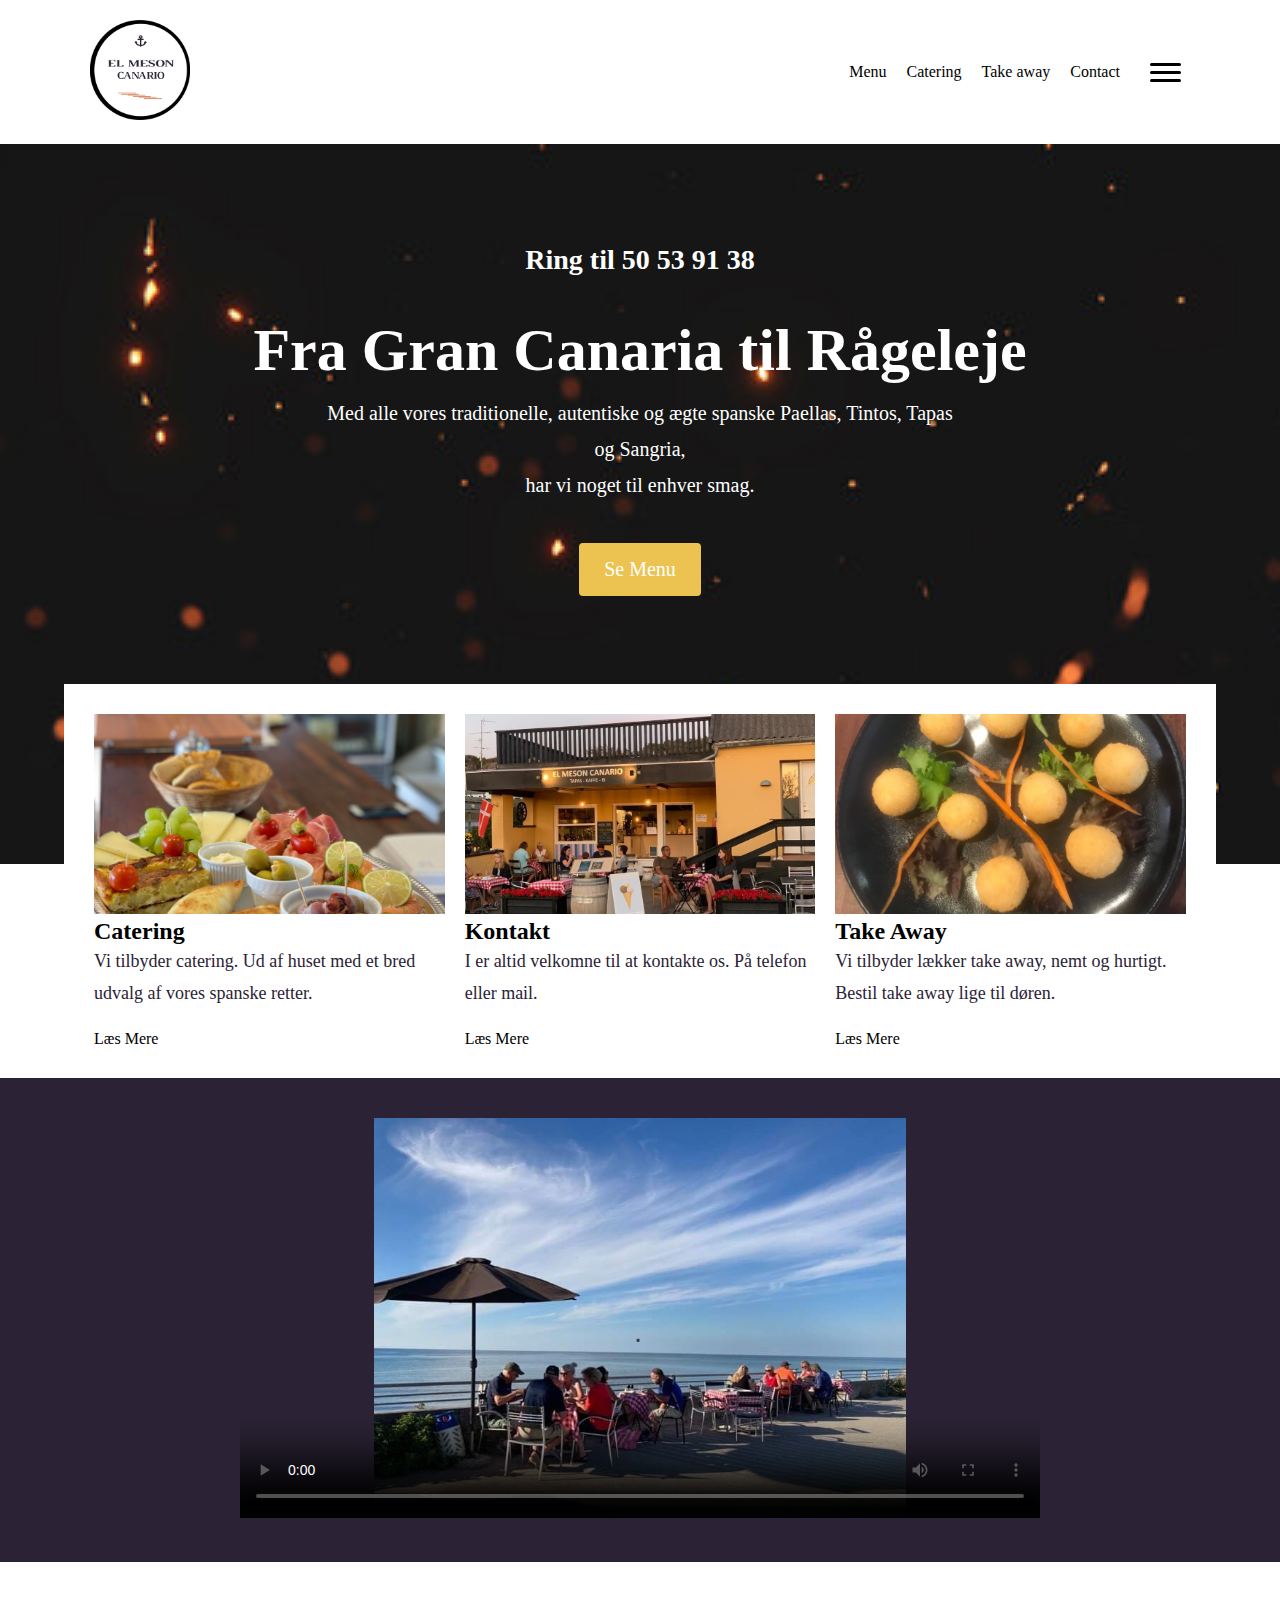
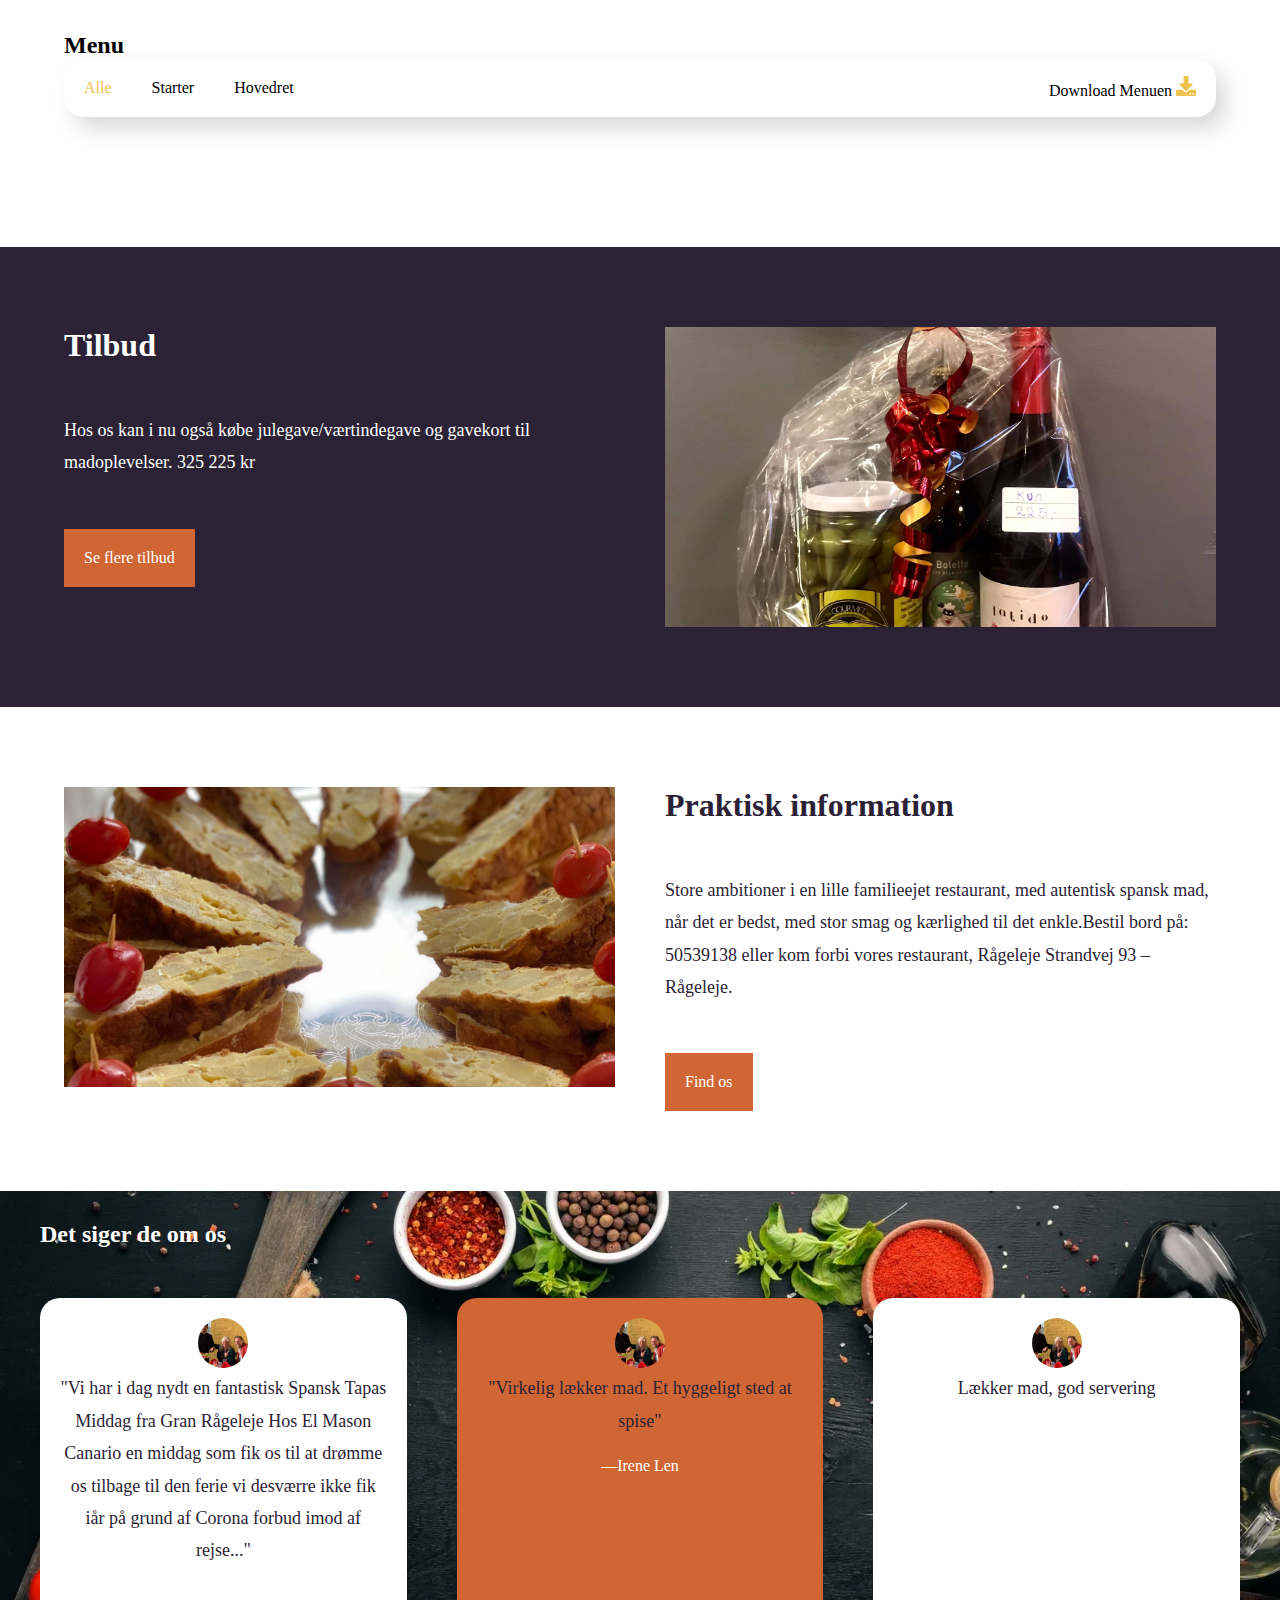
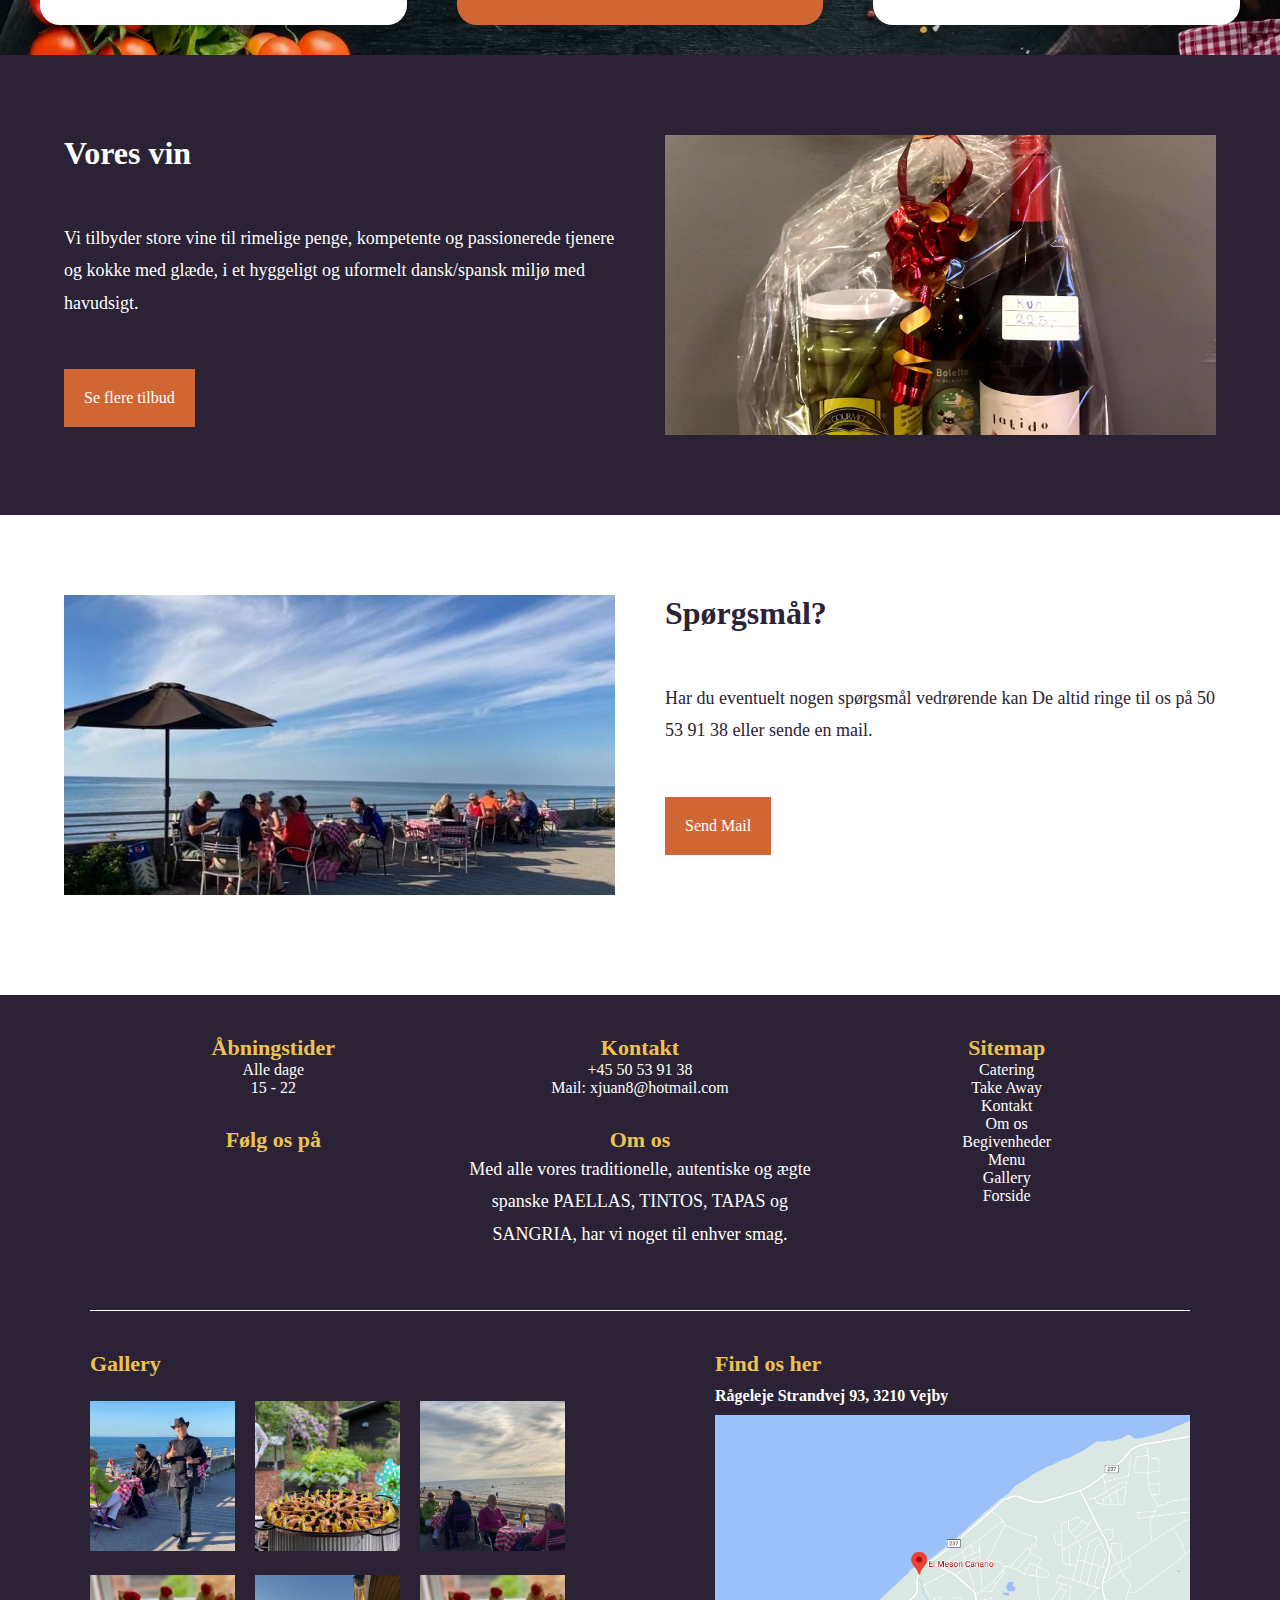
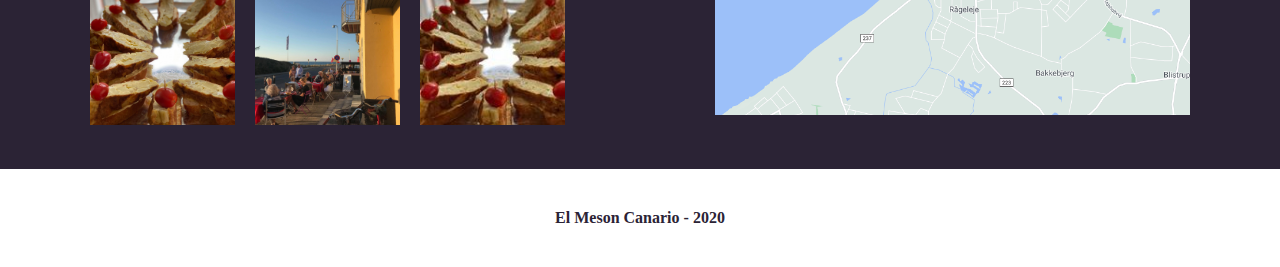
==== index.html @ b9b53d3c "html fix" ====
<!DOCTYPE html>
<html lang="dk">

<head>
    <meta charset="UTF-8">
    <meta name="description" content="El Meson Canario er en dansk restaurant, som serverer autentiske og ægte spanske PAELLAS, TINTOS, TAPAS og SANGRIA. Vi har vi noget til enhver smag. Bestil bord på: 50539138 eller kom forbi vores restaurant, Rågeleje Strandvej 93 – Rågeleje.">
    <meta name="keywords" content="tapas, restaurant, nordsjælland, rågeleje">
    <meta name="author" content="El Meson Canario">
    <meta name="viewport" content="width=device-width, initial-scale=1.0">
    <title>El Meson Canario - Tapas bar</title>
    <link rel="stylesheet" href="css/main.css">
    <link rel="stylesheet" href="css/homepage.css">
    <link rel="stylesheet" href="css/menu.css">
</head>

<body class="homepage">

    <header>

    </header>
    <main>

        <section class="hero">
            <h2 class="hero-h2">Ring til 50 53 91 38</h2>
            <h1 class="hero-h1">Fra Gran Canaria til Rågeleje</h1>

            <p class="hero-p">Med alle vores traditionelle, autentiske og ægte spanske Paellas, Tintos, Tapas og Sangria, <br> har vi noget til enhver smag.</p>
            <a href="" class="hero-a">Se Menu</a>
        </section>
        <img src="images/" alt="">

        <section class="cta">
            <div class="cards">

                <article>
                    <img src="images/stock/tapas-restaurant-el-meson-canario%20(17).jpg" alt="" class="cta-img">
                    <h2 class="cta-h2">Catering</h2>
                    <p class="cta-p">Vi tilbyder catering. Ud af huset med et bred udvalg af vores spanske retter.</p>
                    <a href="catering.html" class="cta-a">Læs Mere</a>
                </article>

                <article>
                    <img src="images/stock/tapas-restaurant-el-meson-canario%20(22).jpg" alt="" class="cta-img">
                    <h2 class="cta-h2">Kontakt</h2>
                    <p class="cta-p">I er altid velkomne til at kontakte os. På telefon eller mail.</p>
                    <a href="contact.html" class="cta-a">Læs Mere</a>
                </article>

                <article>
                    <img src="images/stock/tapas-restaurant-el-meson-canario%20(36).jpg" alt="" class="cta-img">
                    <h2 class="cta-h2">Take Away</h2>
                    <p class="cta-p">Vi tilbyder lækker take away, nemt og hurtigt. Bestil take away lige til døren.</p>
                    <a href="takeaway.html" class="cta-a">Læs Mere</a>
                </article>

            </div>
        </section>

        <section class="videos">
            <div class="container">
                <video controls poster="images/stock/tapas-restaurant-el-meson-canario%20(16).jpg" id="player">
                    <!-- Video files -->
                    <source src="video/Takeaway_MesonCanario.mp4" type="video/mp4">
                </video>
            </div>
        </section>

        <section class="card-menu">
            <h2>Menu</h2>


            <div class="options">
                <button class="arrange active" data-filter="alle">Alle</button>
                <button class="arrange" data-filter="7">Starter</button>
                <button class="arrange" data-filter="9">Hovedret</button>
                <button class="download"><a href="menukort.pdf" target="_blank">Download Menuen <img src="images/SVG/download.svg" alt=""></a></button>
            </div>

            <section class="dishes">
                <template id="dish-menu">
                    <article class="dish-card">
                        <div class="img-box">
                            <img src="images/stock/tapas-restaurant-el-meson-canario%20(10).jpg" alt="" class="dish-img">
                        </div>
                        <a href="" class="dish-name"></a>
                    </article>
                </template>
            </section>

        </section>

        <section class="offers">

            <div class="offers-wrapper">
                <div class="offer-content">
                    <h2>Tilbud</h2>
                    <p>Hos os kan i nu også købe julegave/værtindegave og gavekort til madoplevelser. 325 225 kr</p>
                    <a href="offers.html">Se flere tilbud</a>
                </div>
                <img src="images/stock/5.jpg" alt="" class="offers-image">
            </div>

        </section>

        <section class="offers white">

            <div class="offers-wrapper">
                <img src="images/stock/tapas-restaurant-el-meson-canario%20(7).jpg" alt="" class="offers-image">
                <div class="offer-content">
                    <h2>Praktisk information</h2>
                    <p>Store ambitioner i en lille familieejet restaurant, med autentisk spansk mad, når det er bedst, med stor smag og kærlighed til det enkle.Bestil bord på: 50539138 eller kom forbi vores restaurant, Rågeleje Strandvej 93 – Rågeleje.
                    </p>
                    <a href="contact.html">Find os</a>
                </div>

            </div>

        </section>

        <section class="testimonial">

            <div class="testimonial-wrapper">
                <h2 class="testimonial-h2">Det siger de om os</h2>

                <figure>
                    <blockquote>
                        <img src="images/stock/4.jpg" alt="">
                        <p>"Vi har i dag nydt en fantastisk Spansk Tapas Middag fra Gran Rågeleje Hos El Mason Canario en middag som fik os til at drømme os tilbage til den ferie vi desværre ikke fik iår på grund af Corona forbud imod af rejse..."</p>
                    </blockquote>
                    <figcaption>-Morten Hansen</figcaption>
                </figure>

                <figure>
                    <blockquote>
                        <img src="images/stock/4.jpg" alt="">
                        <p>"Virkelig lækker mad. Et hyggeligt sted at spise"</p>
                    </blockquote>
                    <figcaption>—Irene Len</figcaption>
                </figure>

                <figure>
                    <blockquote>
                        <img src="images/stock/4.jpg" alt="">
                        <p>Lækker mad, god servering</p>
                    </blockquote>
                    <figcaption>Chelsey</figcaption>
                </figure>
            </div>
        </section>

        <section class="offers" id="services">

            <div class="offers-wrapper">
                <div class="offer-content">
                    <h2>Vores vin</h2>
                    <p>Vi tilbyder store vine til rimelige penge, kompetente og passionerede tjenere og kokke med glæde, i et hyggeligt og uformelt dansk/spansk miljø med havudsigt.</p>
                    <a href="offers.html">Se flere tilbud</a>
                </div>
                <img src="images/stock/5.jpg" alt="" class="offers-image">
            </div>

        </section>

        <section class="offers white" id="questions">

            <div class="offers-wrapper">
                <img src="images/stock/tapas-restaurant-el-meson-canario%20(16).jpg" alt="" class="offers-image">
                <div class="offer-content">
                    <h2>Spørgsmål?</h2>
                    <p>Har du eventuelt nogen spørgsmål vedrørende kan De altid ringe til os på 50 53 91 38 eller sende en mail.
                    </p>
                    <a href="offers.html">Send Mail</a>
                </div>

            </div>

        </section>

        <div class="modal-background gone">
            <div class="modal-content">
                <img src="" alt="" class="modal-image" />
                <h3 class="modal-name">NAME</h3>

                <p class="modal-description">LONG DESCRIPTION</p>
                <div class="line">
                    <h4 class="modal-price">PRICE</h4>
                </div>
            </div>
        </div>

    </main>


    <footer>

    </footer>



    <script src="javascript/navigation.js"></script>
    <script src="https://kit.fontawesome.com/ee1aa6eaf4.js" crossorigin="anonymous"></script>
    <script src="https://code.jquery.com/jquery-3.5.1.js" integrity="sha256-QWo7LDvxbWT2tbbQ97B53yJnYU3WhH/C8ycbRAkjPDc=" crossorigin="anonymous"></script>
    <script src="javascript/fetch.js"></script>




</body>

</html>
---- css/main.css ----
* {
    margin: 0;
    padding: 0;
    box-sizing: border-box;
}

:root {
    /*all the colors we will use*/
    --white: #FFFFFF;
    --black: #000000;
    --dark: #2B2335;
    --yellow: #ECC351;
    --orange: #D16635;
    --green: #4EB15F;
    --red: #B14E62;

    --width: 1100px;

    --shadow: 10px 12px 21px 0px rgba(0, 0, 0, 0.15);
}

html {
    height: 100%;
}

body {
    font-family: roboto;
    display: grid;
    min-height: 100%;
    grid-template-rows: auto auto auto;
}

/*header*/

header {
    box-shadow: var(--shadow);
    display: -webkit-flex;
    display: -moz-flex;
    display: -ms-flex;
    display: -o-flex;
    display: flex;
    align-items: center;
    justify-content: center;
    padding: 20px;
}

.main-nav {
    width: 90%;
    max-width: var(--width);
    display: -webkit-flex;
    display: -moz-flex;
    display: -ms-flex;
    display: -o-flex;
    display: flex;
    justify-content: space-between;
    align-items: center;
    margin: auto;
    color: var(--black)
}

.logo img {
    width: 100%;
    max-width: 100px;
}


a {
    color: inherit;
    text-decoration: none;
}

.links {
    display: flex;
    gap: 20px;
    align-items: center
}

.menu-btn {
    position: relative;
    display: flex;
    justify-content: center;
    align-items: center;
    width: 50px;
    height: 50px;
    cursor: pointer;
    transition: all 0.5s ease-in-out;
}

.menu-burger {
    transition: all 0.5s ease-in-out;
    width: 31px;
    height: 3px;
    background: black;
    border-radius: 10px;
}

.menu-burger::after,
.menu-burger::before {
    content: '';
    position: absolute;
    width: 31px;
    height: 3px;
    background: black;

    border-radius: 10px;
}

.menu-burger::before {
    transform: translateY(-8px);
    transition: all 0.5s ease-in-out;
     border-radius: 10px;
}

.menu-burger::after {
    transform: translateY(8px);
    transition: all 0.5s ease-in-out;
     border-radius: 10px;
}

/*animation*/

.open .menu-burger {
    background: transparent;
}

.open .menu-burger::before {
    transform: rotate(45deg);
    transition: all 0.5s ease-in-out;
}

.open .menu-burger::after {
    transform: rotate(-45deg);
    transition: all 0.5s ease-in-out;
}

.burger-menu {
    position: fixed;
    bottom: 0;
    background: white;
    height: 84vh;
    width: 40%;
    right: 0;
    z-index: 100;
    transform: translateX(100%);
    transition: all 0.25s ease-in;

}

.active {
    transform: translateX(0);
    transition: all 0.25s ease-in;
}

.burger-list {
    list-style: none;
    width: 100%;
    text-align: center;
    color: var(--dark);
}

.burger-list li {
    padding: 10px;
}

.mobile {
    display: none;
}


/*main*/

main {
    position: relative;
    width: 90%;
    max-width: var(--width);
    margin: auto;

    /*hide the menu bar*/

     overflow: hidden;
}

h1 {
    margin-top: 60px;
    margin-bottom: 50px;
    color: var(--dark);
    grid-column: 1/-1;

}

h1 {
    font-family: luthier;
}

p {
    margin-bottom: 20px;
    line-height: 1.8;
    color: var(--dark);
    font-size: 18px;
}

img {
    width: 100%;
}

.body-img {
    width: 100%;
    margin-bottom: 50px;
    height: 400px;
    object-fit: cover;
}

/*footer*/

footer {
    margin-top: 100px;
    background: var(--dark);
    color: white;
    display: flex;
    flex-direction: column;

}

footer section {
    padding: 40px 0;
}

footer ul {

    list-style: none;
}

.upper-footer {
    width: 90%;
    max-width: var(--width);
    margin: auto;
    display: grid;
    grid-template-columns: 1fr 1fr 1fr;
    grid-row-gap: 30px;
    border-bottom: 1px solid var(--white);
    text-align: center;
}

.icon {
    margin-top: 30px;
    display: flex;
    gap: 20px;
    justify-content: center;

}

.icon i {
    font-size: 30px;
    cursor: pointer;
}

.middle-footer {
    width: 90%;
    max-width: var(--width);
    margin: auto;
    display: grid;
    grid-template-columns: 1fr 1fr;
    gap: 150px;
}

.location > * {
    margin-bottom: 10px;
}

.sitemap {
    grid-column: 3;
    grid-row: 1/3;
}

.map {
    object-fit: cover;
}

.about p {
    color: var(--white);
}

footer h3 {
    color: var(--yellow);
    font-size: 22px;
}

.buttom-footer {
    text-align: center;
    display: block;
    background: white;
    color: var(--dark);
}

.gallery {
    display: grid;
    grid-template-columns: 1fr 1fr 1fr;
    grid-gap: 20px;
}

.gallery h3 {
    grid-column: 1/-1;

}

.gallery img {
    width: 100%;
    height: 150px;
    object-fit: cover;
}

video {
    width: 100%;
    height: 400px;
}

@media only screen and (max-width: 1000px) {
    .links a {
        display: none;
    }

    .middle-footer {
        grid-template-columns: 1fr;
        text-align: center;
        gap: 40px;
    }

    .upper-footer {
        grid-template-columns: 1fr;
    }

    .sitemap {
         grid-column: 1;
    }

    .gallery {
        grid-template-columns: 1fr 1fr;
        grid-row: 2;
    }

    .burger-menu {
        border-top: 1px solid var(--dark);
        width: 100%;
    }

    .mobile {
        display: list-item;
    }



}
---- css/homepage.css ----
html {
    height: 100%;
}

main {
    display: grid;
    grid-template-rows: 35vh 25vh 20vh;
    min-height: 100%;
    max-width: 100%;
    width: 100%;

}


main section {
    max-width: 100%;
}

/*hero section*/

.hero {
    background: url(../images/food.jpg);
    background-size: cover;
    text-align: center;
    color: var(--white);
    grid-column: 1;
    grid-row: 1/span 3;
}

.hero h1,
.hero p {
    color: var(--white);
}

.hero h2 {
    margin-top: 100px;
    margin-bottom: 40px;
    font-size: 28px;
}

.hero h1 {
    margin-top: 20px;
    margin-bottom: 10px;
    font-size: 60px;
}



.hero p {

    font-size: 20px;
    width: 50%;
    margin: auto;
    margin-bottom: 40px;
}

.hero a {
    background: var(--yellow);
    display: inline-block;
    font-size: 20px;
    padding: 15px 25px;
    border-radius: 4px;
}

.options,
h2 {
    grid-column: 1/-1;
}

/*section with cta*/
.cta {
    z-index: 5;
    grid-column: 1;
    height: 100%;
    grid-row: 3/ 5;
}

.cards {
    width: 90%;
    max-width: 1200px;
    display: grid;
    grid-template-columns: 1fr 1fr 1fr;
    gap: 20px;
    padding: 30px;
    background: white;
    margin: auto;
    height: 100%;

}

.cta-img {
    width: 100%;
    height: 200px;
    object-fit: cover;
}

article {}

/*video section*/

.videos {
    background: var(--dark);
    grid-column: 1;
    padding: 40px;

}

.container {
    max-width: 800px;
    margin: 0 auto;
}

.plyr {
    border-radius: 4px;
    margin-bottom: 15px;
}

/*menu section*/

.card-menu {
    width: 90%;
    max-width: 1200px;
    margin: auto;
}

.card-menu h2 {
    margin-top: 70px;
}

/*offers section*/

.offers {
    margin-top: 100px;
    padding: 80px 0;
    background: var(--dark);
    color: var(--white);
}

.offers p {
    color: var(--white);
}

.offers h2 {
    font-size: 32px;
    margin-bottom: 50px;
}

.offers p {
    margin-bottom: 50px;
    color: var(--white);
}

.offers a {
    background: var(--orange);
    display: inline-block;
    padding: 20px;
}

.offers-wrapper {

    width: 90%;
    max-width: 1200px;
    margin: auto;
    display: grid;
    grid-template-columns: 1fr 1fr;
    gap: 50px;
}

.offers-image {
    height: 300px;
    object-fit: cover;
    width: 100%;
}

/*practical information*/

.white {
    margin-top: 0;
    background: var(--white);

}

.white h2,
.white p {
    color: var(--dark);
}

/*testimonial*/

.testimonial {
    background: url('../images/kitchen.jpg');
    background-size: cover;
    color: var(--white);
    padding: 30px;
}

.testimonial-wrapper {

    width: 100%;
    max-width: 1200px;
    display: grid;
    grid-template-columns: 1fr 1fr 1fr;
    gap: 50px;
    margin: auto;
    height: 100%;
}

.testimonial-h2 {
    grid-row: 1/-1;
}

figure {
    box-shadow: var(--shadow);
    text-align: center;
    border-radius: 20px;
    padding: 20px;
    background: white;
}

figure:nth-child(3) {
    background: var(--orange);
}

figure img {
    width: 50px;
    height: 50px;
    object-fit: cover;
    border-radius: 50%;
}

#services {
    margin-top: 0;
}

@media only screen and (max-width: 700px) {
    .offers-wrapper {
        grid-template-columns: 1fr;
    }

    .cards {
        grid-template-columns: 1fr;

    }

    .hero h1 {
        font-size: 40px;
        margin-bottom: 10px;
    }

    .hero h2 {
        margin-top: 50px;
        font-size: 25px;
    }

    .hero p {
        width: 80%;
        font-size: 20px;
    }


    .testimonial-wrapper {
        grid-template-columns: 1fr;
    }
}


footer {
    margin-top: 20px;
}
---- css/menu.css ----
:root {
    /*all the colors we will use*/
    --white: #FFFFFF;
    --black: #000000;
    --dark: #2B2335;
    --yellow: #ECC351;
    --orange: #D16635;
    --greeen: #4EB15F;
    --red: #B14E62;

    --width: 1100px;

    --shadow: 10px 12px 21px 0px rgba(0, 0, 0, 0.15);
}

/*grid container*/
.dishes {
    display: grid;
    grid-template-columns: repeat( auto-fit, minmax(250px, 1fr) );
    grid-gap: 40px;
}

/*button reset*/
button,
input[type="submit"],
input[type="reset"] {
    background: none;
    color: inherit;
    border: none;
    padding: 0;
    font: inherit;
    cursor: pointer;
    outline: inherit;
    display: inline-block;
}

.download {
    position: absolute;
    right: 20px;
}

.download img {
    width: 20px;
}

.options {
    box-shadow: var(--shadow);
    display: flex;
    border-radius: 20px;
    margin-bottom: 30px;
    align-items: center;
    position: relative;
}

.dish-card{
    text-align: center;
    border-radius: 20px;
    box-shadow: var(--shadow);
}



.dish-img {
    height: 250px;
    object-fit: cover;
    width: 100%;
    border-top-left-radius: 20px;
    border-top-right-radius: 20px;
}



.arrange {
    padding: 20px;
    display: block;
}

.active {
    color: var(--yellow);
}

.dish-name {
   display: block;
    padding: 10px;
}


/*modal*/

.modal-background {
    position: fixed;
    z-index: 10;
    right: 0;
    bottom: 0;
    width: 100%;
    height: 100%;
    background-color: rgba(0, 0, 0, 0.5);
    padding: 0 25%;
    display: flex;
    align-items: center;
    justify-content: center;
}

.modal-content {
    background-color: #fefefe;
    margin: 2px;
    padding: 10px;
    box-shadow: 7px 4px 46px -10px rgba(0, 0, 0, 0.62);
    border-radius: 10px;
}

.modal-image {
    max-height: 400px;
    object-fit: cover;
}

.gone {
    display: none;
}
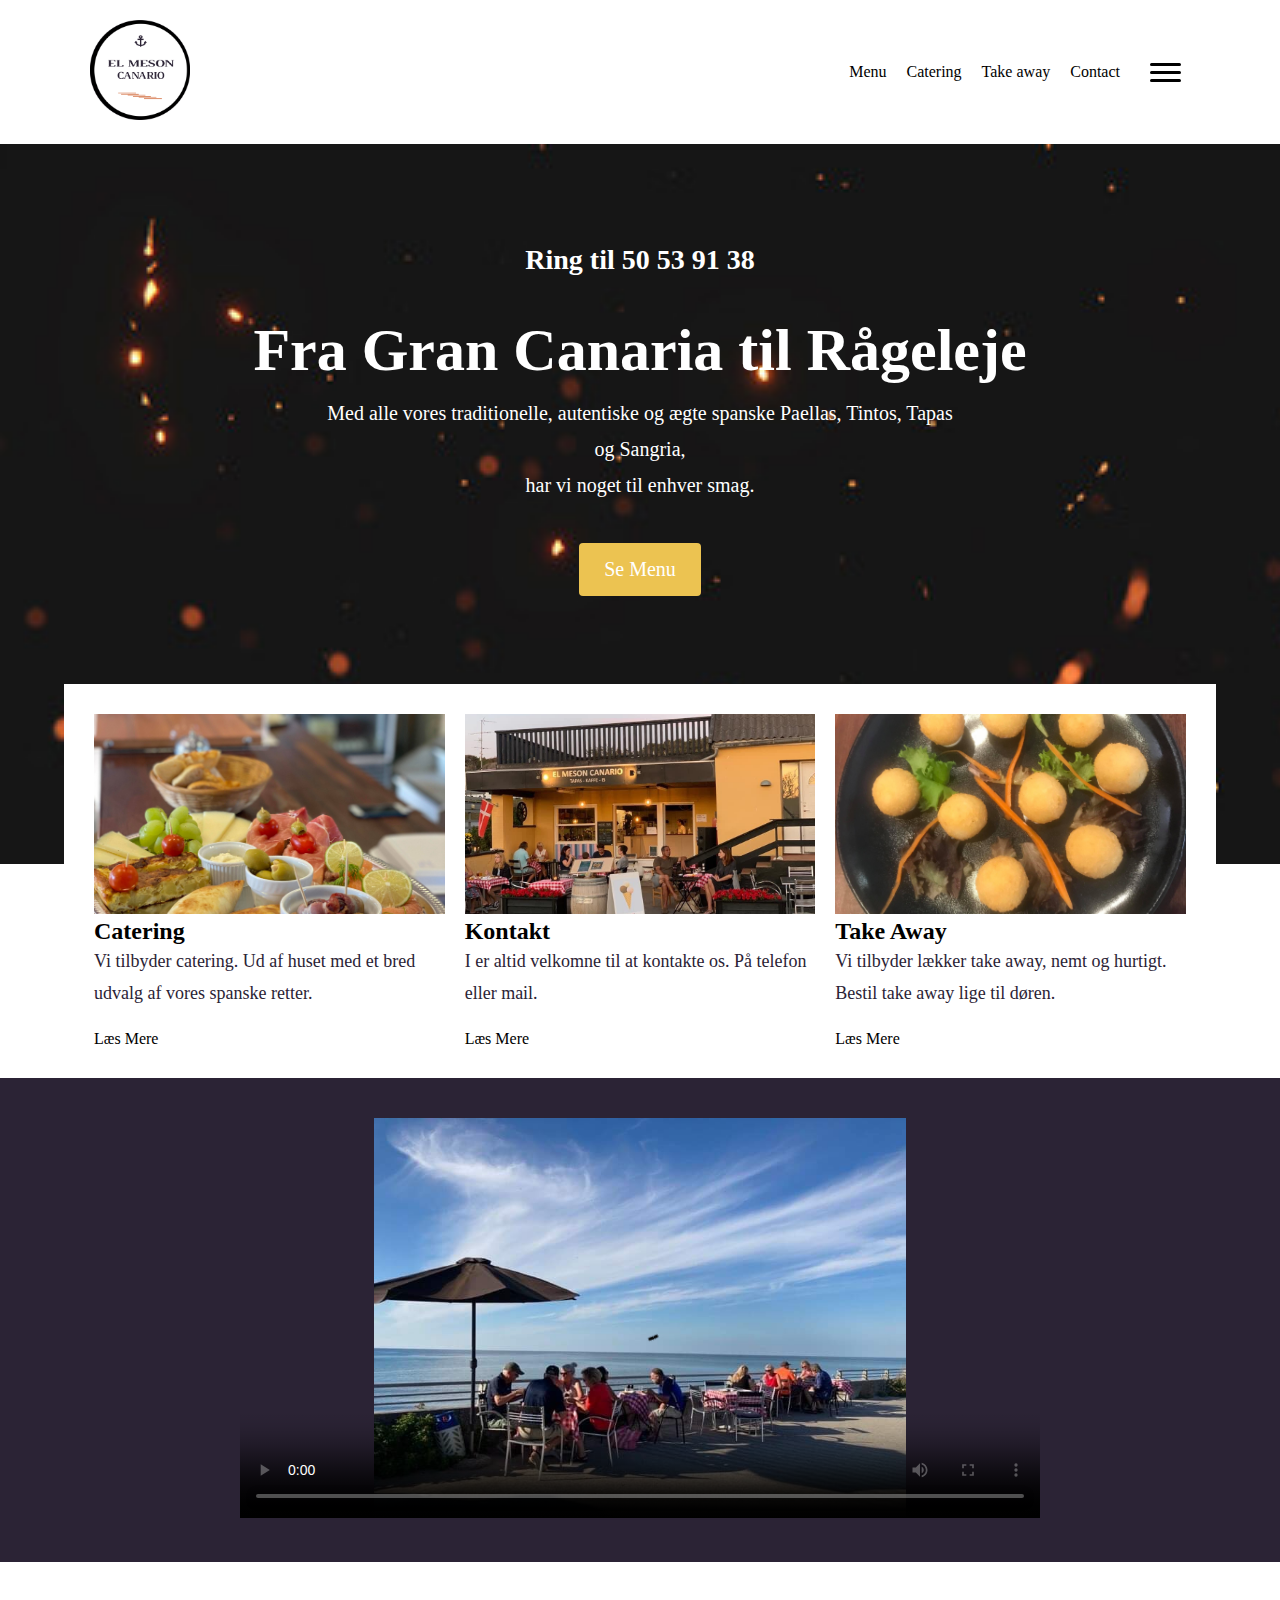
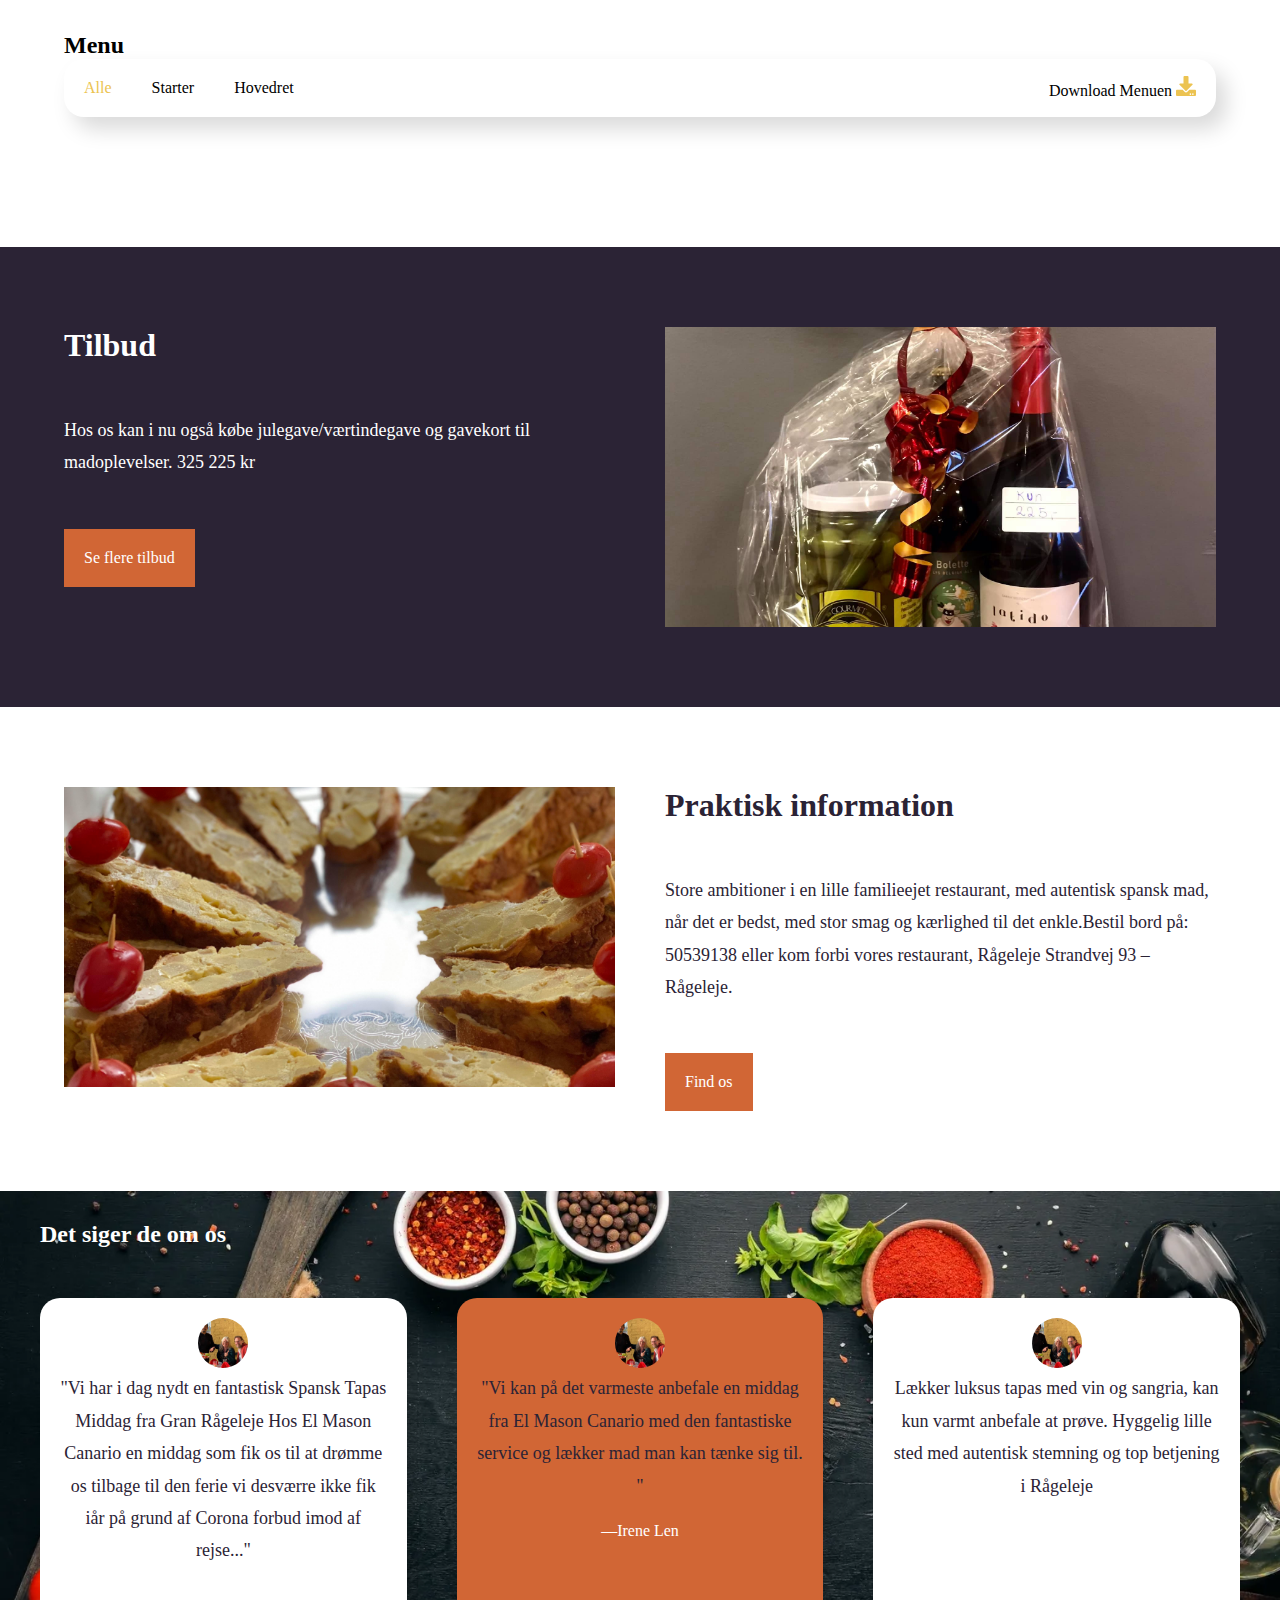
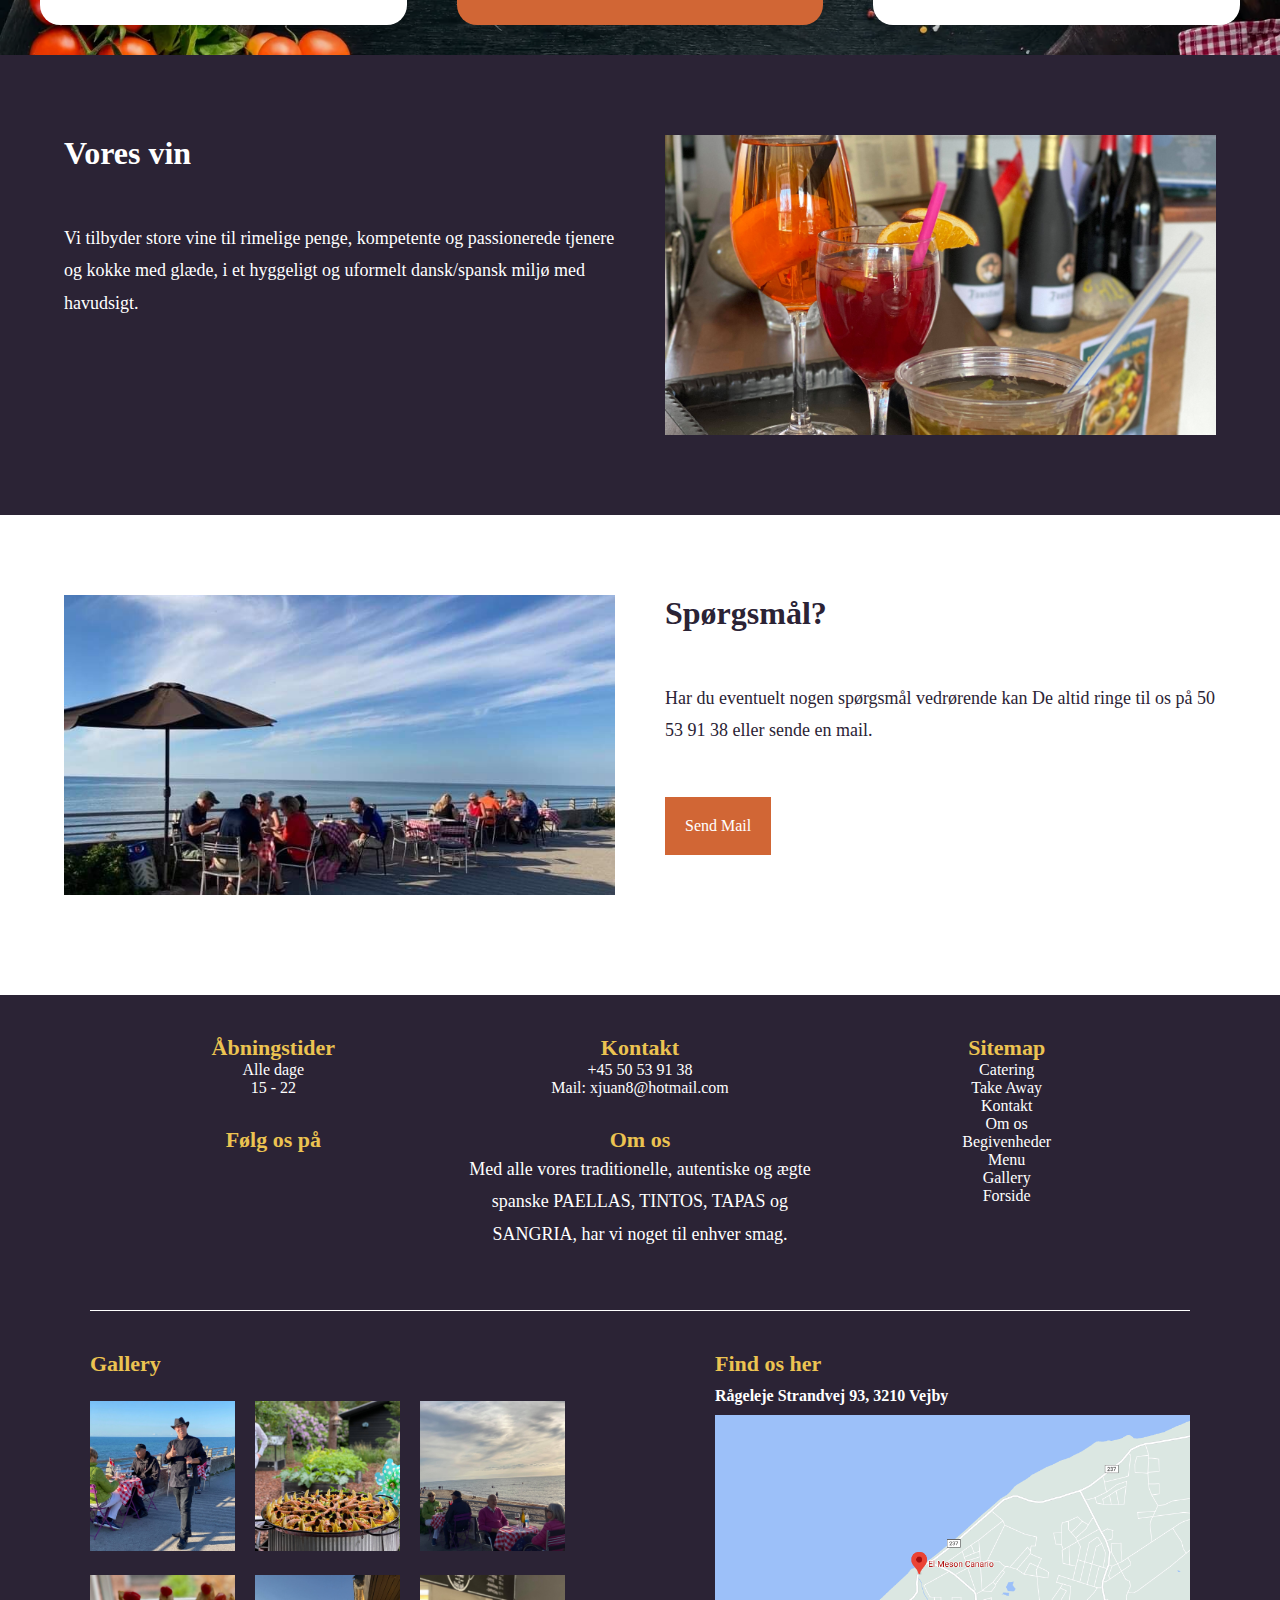
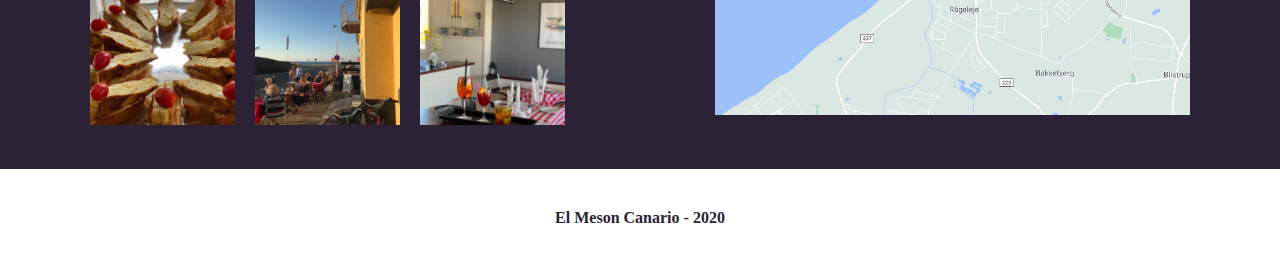
==== commit 5ab2399b: "menu fix" ====
--- a/index.html
+++ b/index.html
@@ -18,6 +18,7 @@
     <header>
 
     </header>
+
     <main>
 
         <section class="hero">
@@ -133,7 +134,7 @@
                 <figure>
                     <blockquote>
                         <img src="images/stock/4.jpg" alt="">
-                        <p>"Virkelig lækker mad. Et hyggeligt sted at spise"</p>
+                        <p>"Vi kan på det varmeste anbefale en middag fra El Mason Canario med den fantastiske service og lækker mad man kan tænke sig til. "</p>
                     </blockquote>
                     <figcaption>—Irene Len</figcaption>
                 </figure>
@@ -141,7 +142,7 @@
                 <figure>
                     <blockquote>
                         <img src="images/stock/4.jpg" alt="">
-                        <p>Lækker mad, god servering</p>
+                        <p>Lækker luksus tapas med vin og sangria, kan kun varmt anbefale at prøve. Hyggelig lille sted med autentisk stemning og top betjening i Rågeleje </p>
                     </blockquote>
                     <figcaption>Chelsey</figcaption>
                 </figure>
@@ -154,9 +155,8 @@
                 <div class="offer-content">
                     <h2>Vores vin</h2>
                     <p>Vi tilbyder store vine til rimelige penge, kompetente og passionerede tjenere og kokke med glæde, i et hyggeligt og uformelt dansk/spansk miljø med havudsigt.</p>
-                    <a href="offers.html">Se flere tilbud</a>
-                </div>
-                <img src="images/stock/5.jpg" alt="" class="offers-image">
+                </div>
+                <img src="images/stock/tapas-restaurant-el-meson-canario (24).jpg" alt="" class="offers-image">
             </div>
 
         </section>
@@ -169,7 +169,7 @@
                     <h2>Spørgsmål?</h2>
                     <p>Har du eventuelt nogen spørgsmål vedrørende kan De altid ringe til os på 50 53 91 38 eller sende en mail.
                     </p>
-                    <a href="offers.html">Send Mail</a>
+                    <a href="contact.html">Send Mail</a>
                 </div>
 
             </div>
@@ -190,21 +190,15 @@
 
     </main>
 
-
     <footer>
 
     </footer>
-
-
 
     <script src="javascript/navigation.js"></script>
     <script src="https://kit.fontawesome.com/ee1aa6eaf4.js" crossorigin="anonymous"></script>
     <script src="https://code.jquery.com/jquery-3.5.1.js" integrity="sha256-QWo7LDvxbWT2tbbQ97B53yJnYU3WhH/C8ycbRAkjPDc=" crossorigin="anonymous"></script>
     <script src="javascript/fetch.js"></script>
 
-
-
-
 </body>
 
 </html>
--- a/css/main.css
+++ b/css/main.css
@@ -134,10 +134,9 @@
 }
 
 .burger-menu {
-    position: fixed;
-    bottom: 0;
+    position: absolute;
+    top: 0;
     background: white;
-    height: 84vh;
     width: 40%;
     right: 0;
     z-index: 100;
@@ -339,8 +338,12 @@
     }
 
     .burger-menu {
+        position: absolute;
         border-top: 1px solid var(--dark);
         width: 100%;
+        height: 100vh;
+        bottom: 0;
+        right: 0;
     }
 
     .mobile {
--- a/css/menu.css
+++ b/css/menu.css
@@ -16,7 +16,7 @@
 /*grid container*/
 .dishes {
     display: grid;
-    grid-template-columns: repeat( auto-fit, minmax(250px, 1fr) );
+    grid-template-columns: repeat(auto-fit, minmax(250px, 1fr));
     grid-gap: 40px;
 }
 
@@ -35,8 +35,8 @@
 }
 
 .download {
-    position: absolute;
-    right: 20px;
+    margin-left: auto;
+    padding-right: 20px;
 }
 
 .download img {
@@ -50,9 +50,10 @@
     margin-bottom: 30px;
     align-items: center;
     position: relative;
+    width: 100%;
 }
 
-.dish-card{
+.dish-card {
     text-align: center;
     border-radius: 20px;
     box-shadow: var(--shadow);
@@ -73,6 +74,7 @@
 .arrange {
     padding: 20px;
     display: block;
+    justify-self: start
 }
 
 .active {
@@ -80,7 +82,7 @@
 }
 
 .dish-name {
-   display: block;
+    display: block;
     padding: 10px;
 }
 
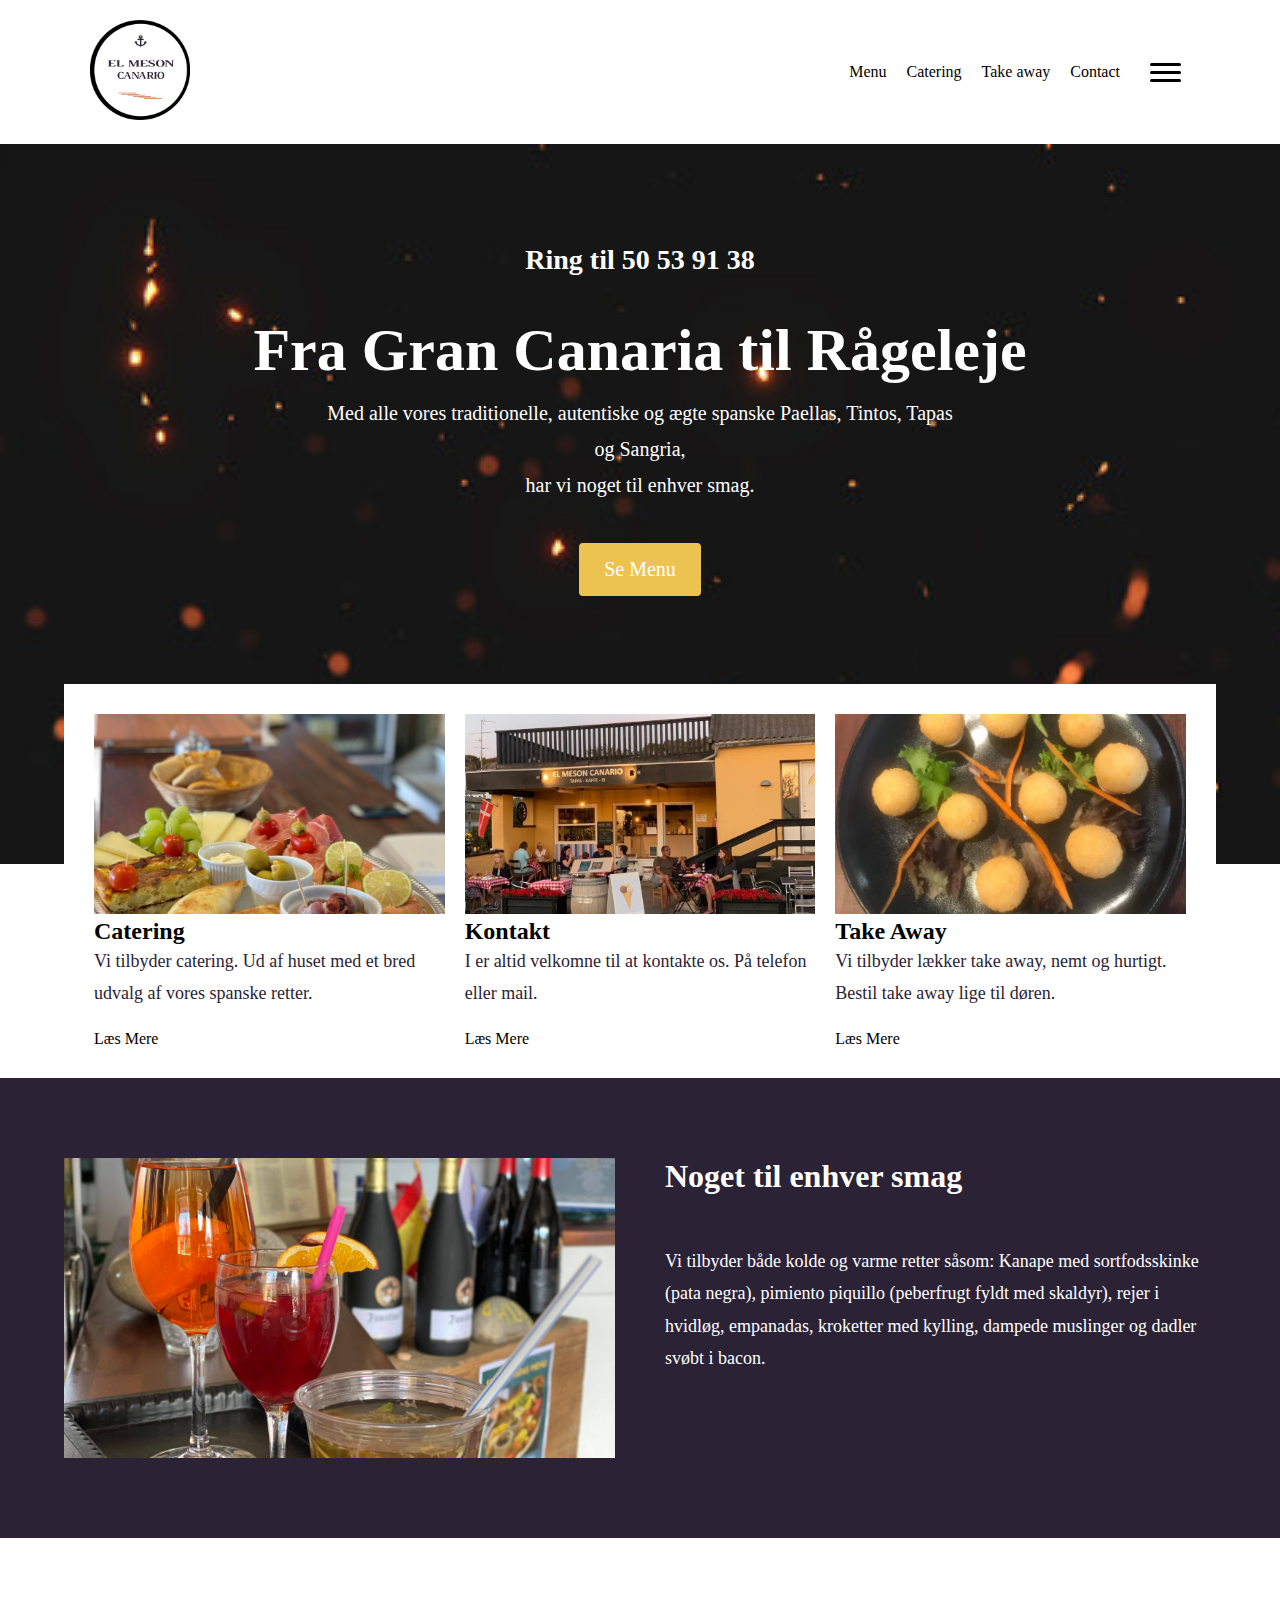
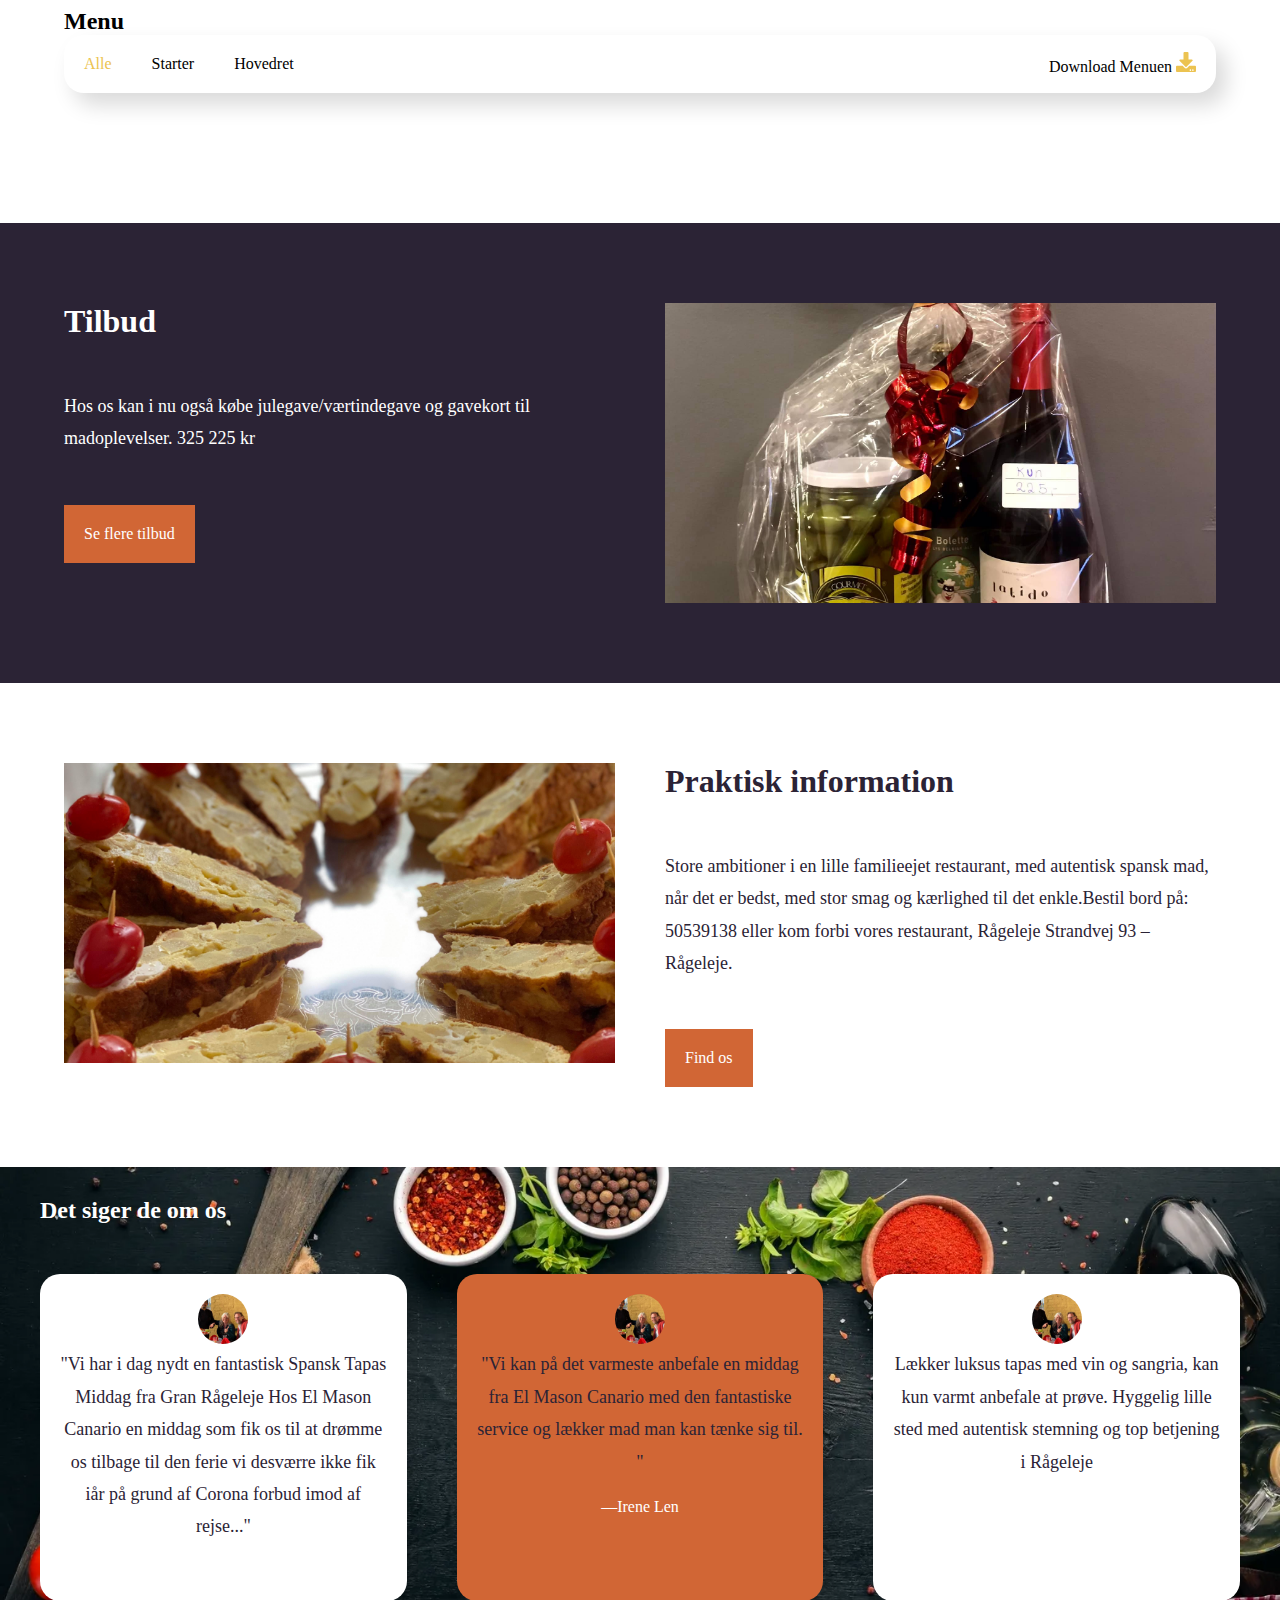
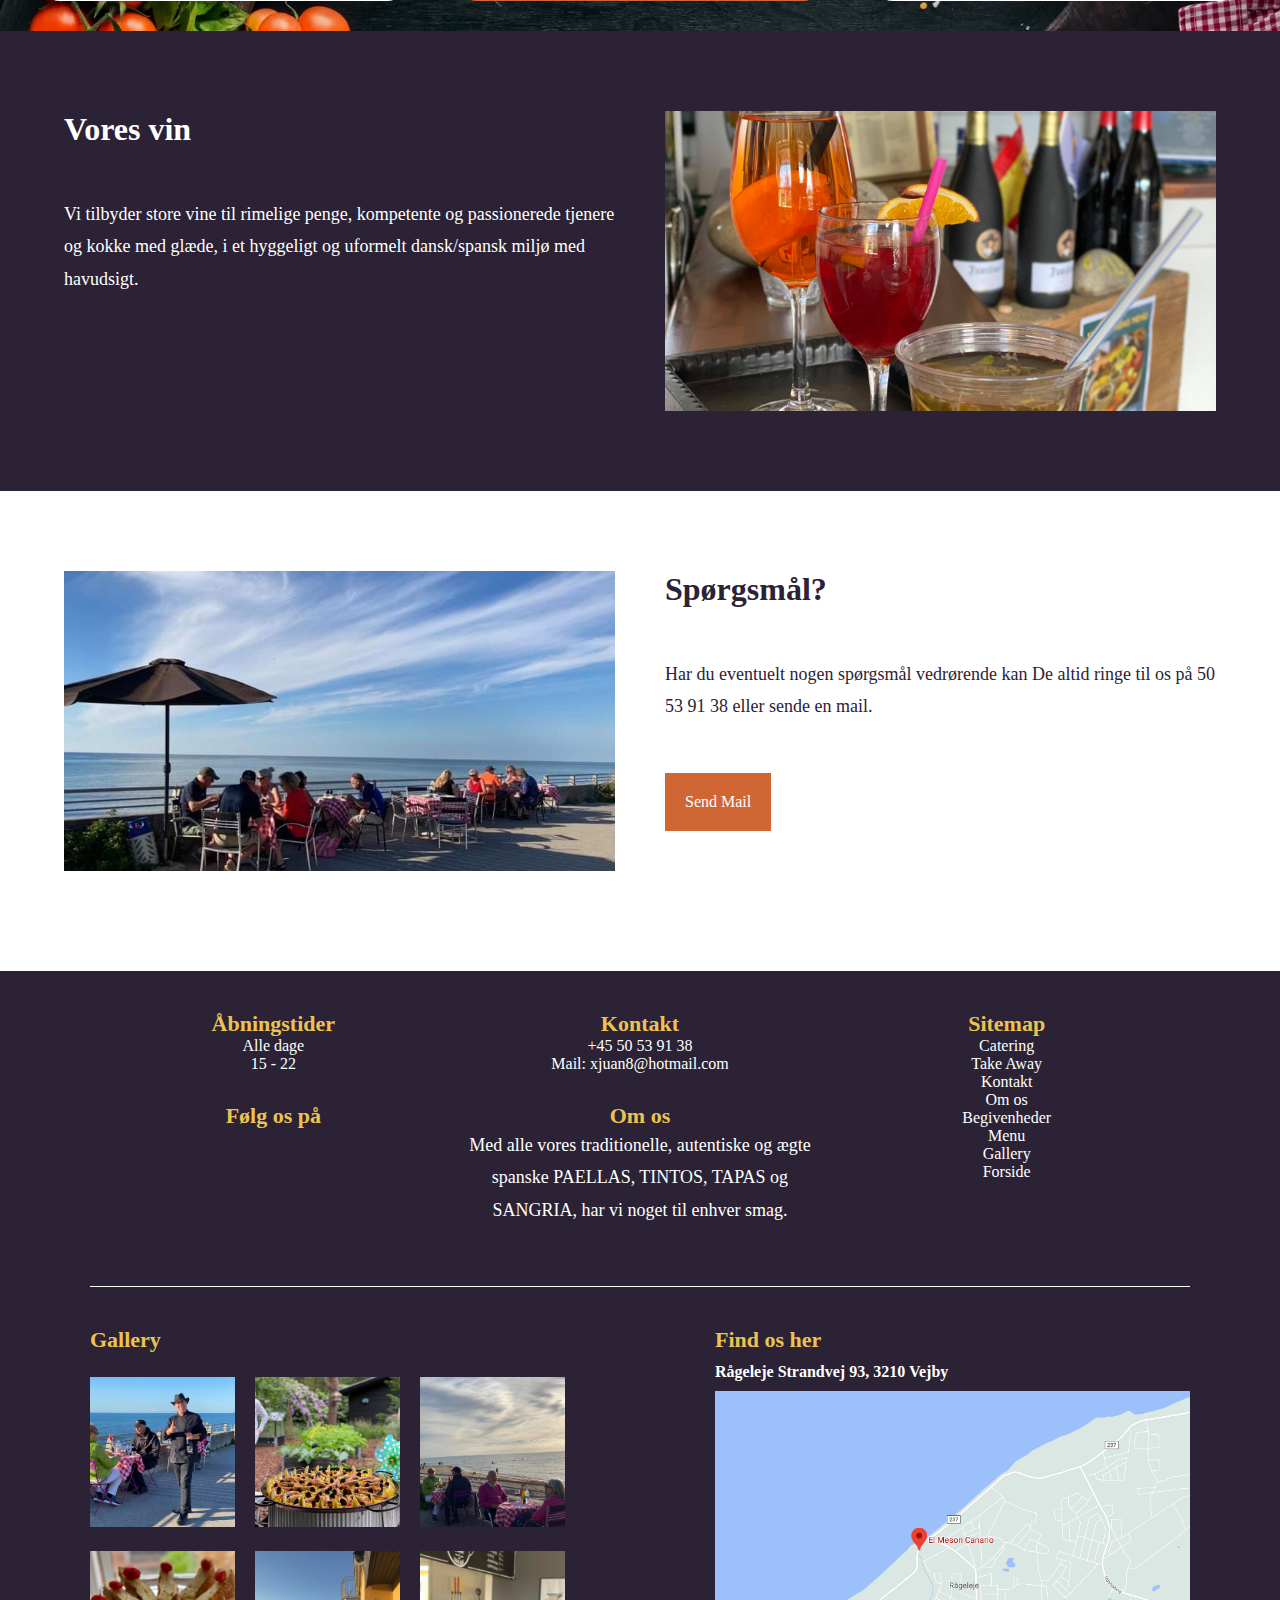
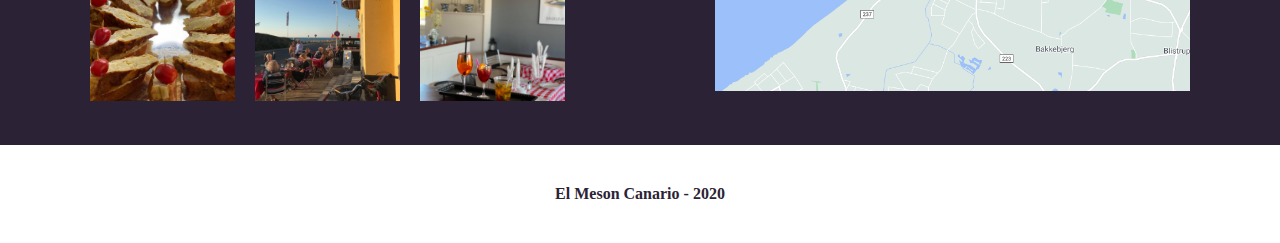
==== commit 4c200126: "section" ====
--- a/index.html
+++ b/index.html
@@ -57,13 +57,19 @@
             </div>
         </section>
 
-        <section class="videos">
-            <div class="container">
-                <video controls poster="images/stock/tapas-restaurant-el-meson-canario%20(16).jpg" id="player">
-                    <!-- Video files -->
-                    <source src="video/Takeaway_MesonCanario.mp4" type="video/mp4">
-                </video>
-            </div>
+        <section class="offers" id="services">
+
+            <div class="offers-wrapper">
+                <img src="images/stock/tapas-restaurant-el-meson-canario (24).jpg" alt="" class="offers-image">
+                <div class="offer-content">
+                    <h2>Noget til enhver smag</h2>
+                    <p>Vi tilbyder både kolde og varme retter såsom:
+                        Kanape med sortfodsskinke (pata negra), pimiento piquillo (peberfrugt fyldt med skaldyr), rejer i hvidløg, empanadas, kroketter med kylling, dampede muslinger og dadler svøbt i bacon.
+                    </p>
+                </div>
+
+            </div>
+
         </section>
 
         <section class="card-menu">
@@ -199,6 +205,4 @@
     <script src="https://code.jquery.com/jquery-3.5.1.js" integrity="sha256-QWo7LDvxbWT2tbbQ97B53yJnYU3WhH/C8ycbRAkjPDc=" crossorigin="anonymous"></script>
     <script src="javascript/fetch.js"></script>
 
-</body>
-
-</html>
+</body></html>
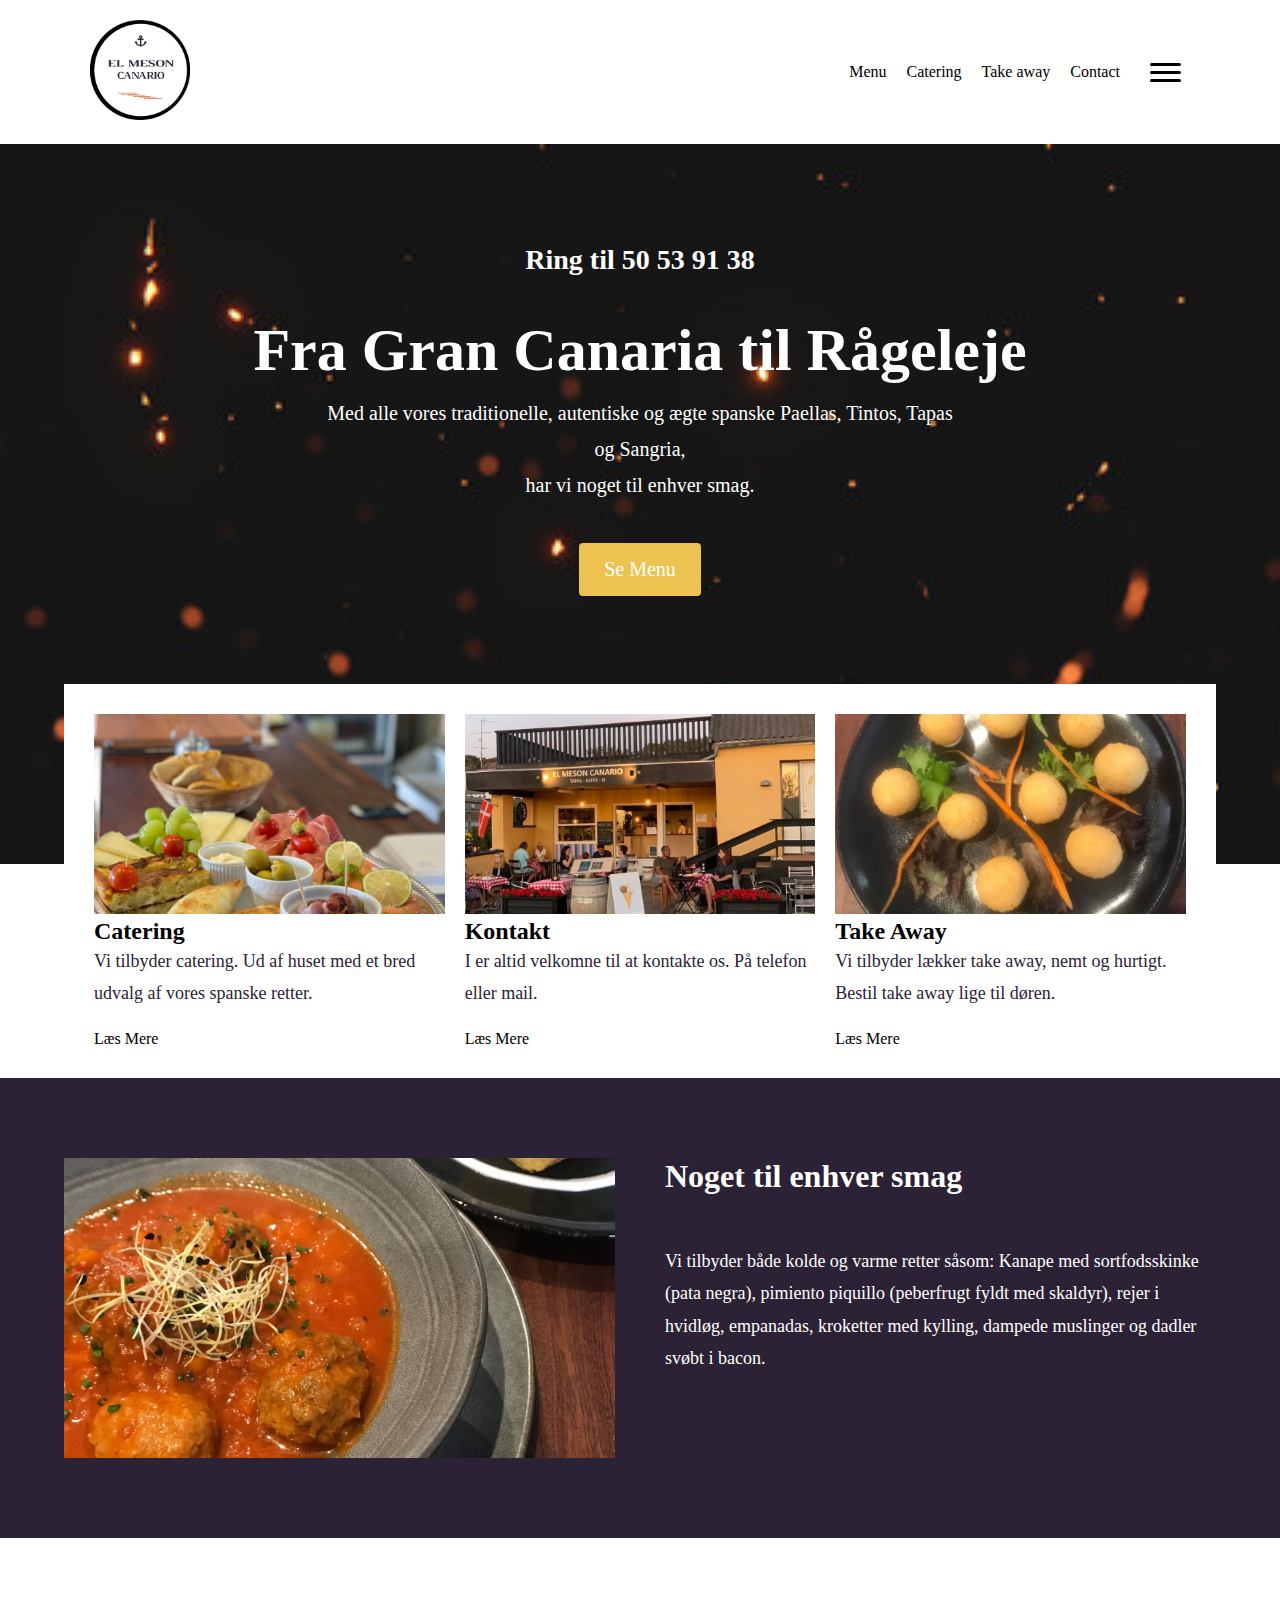
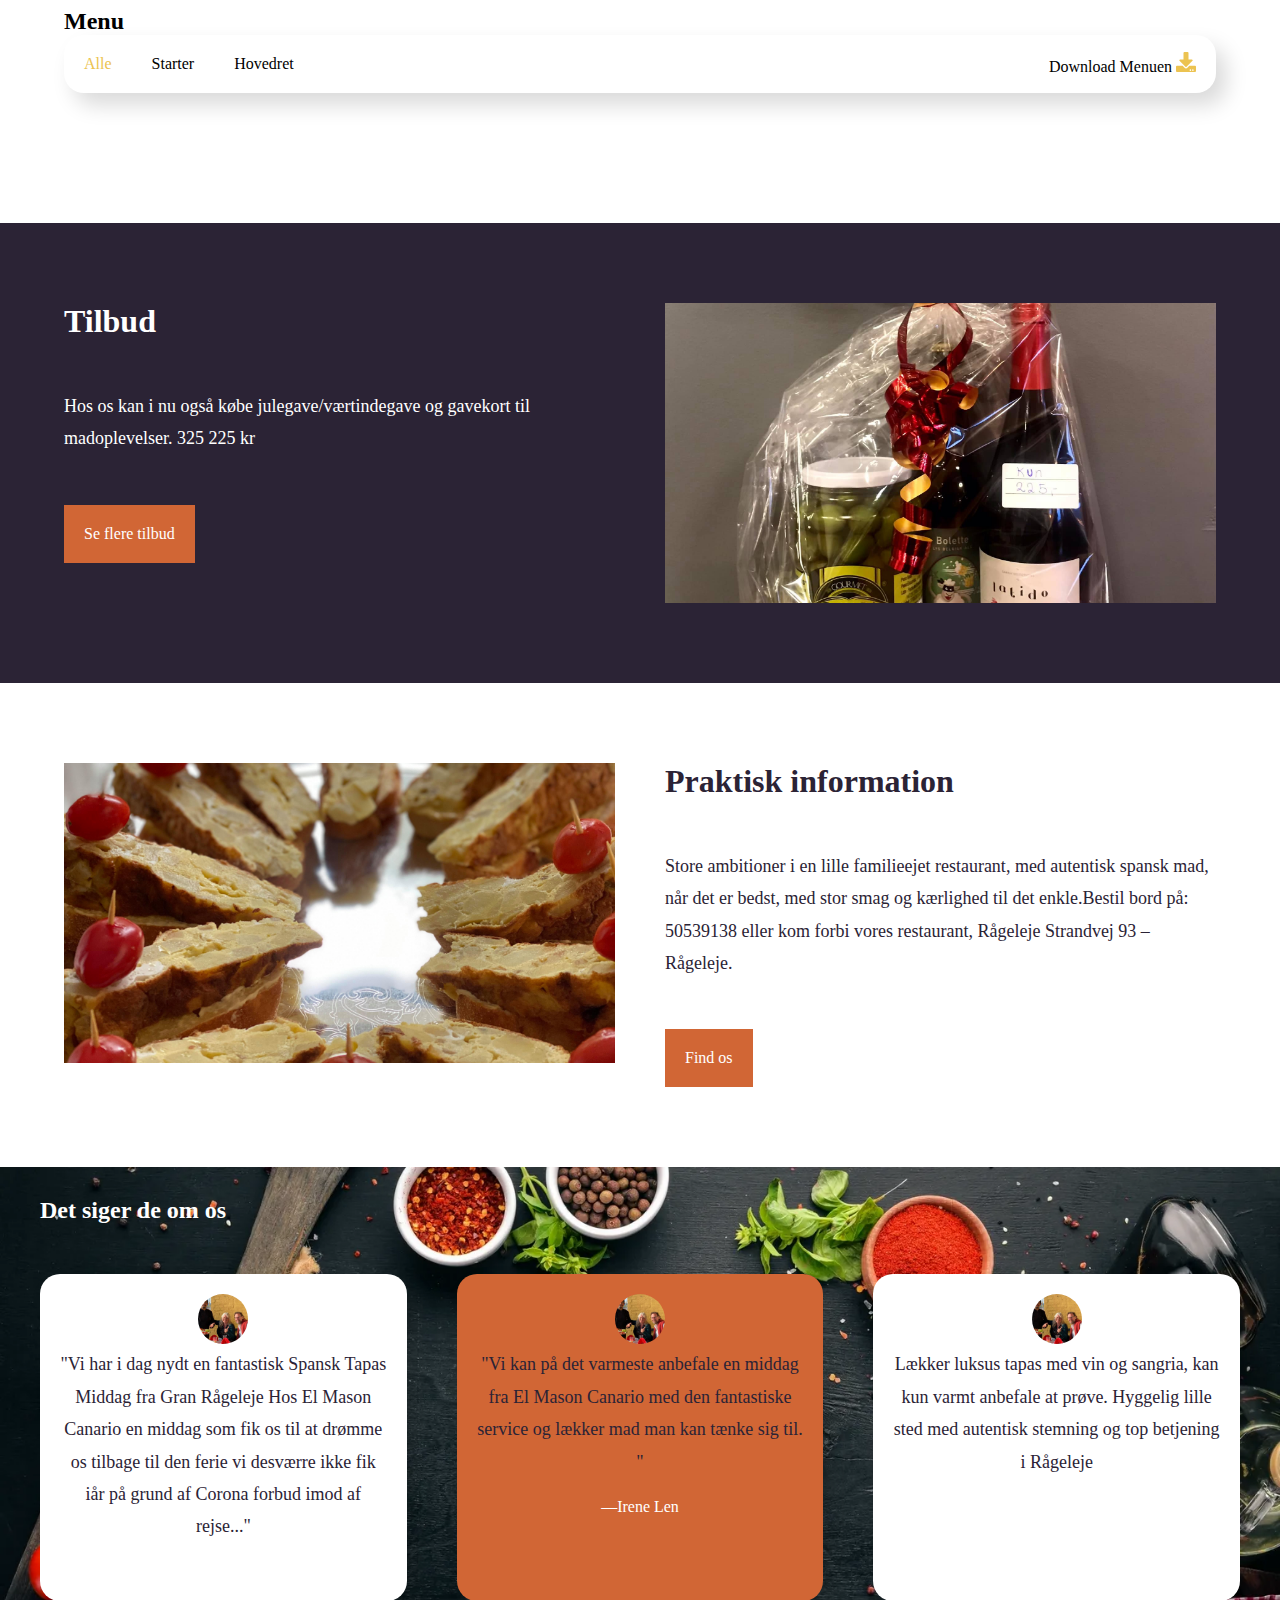
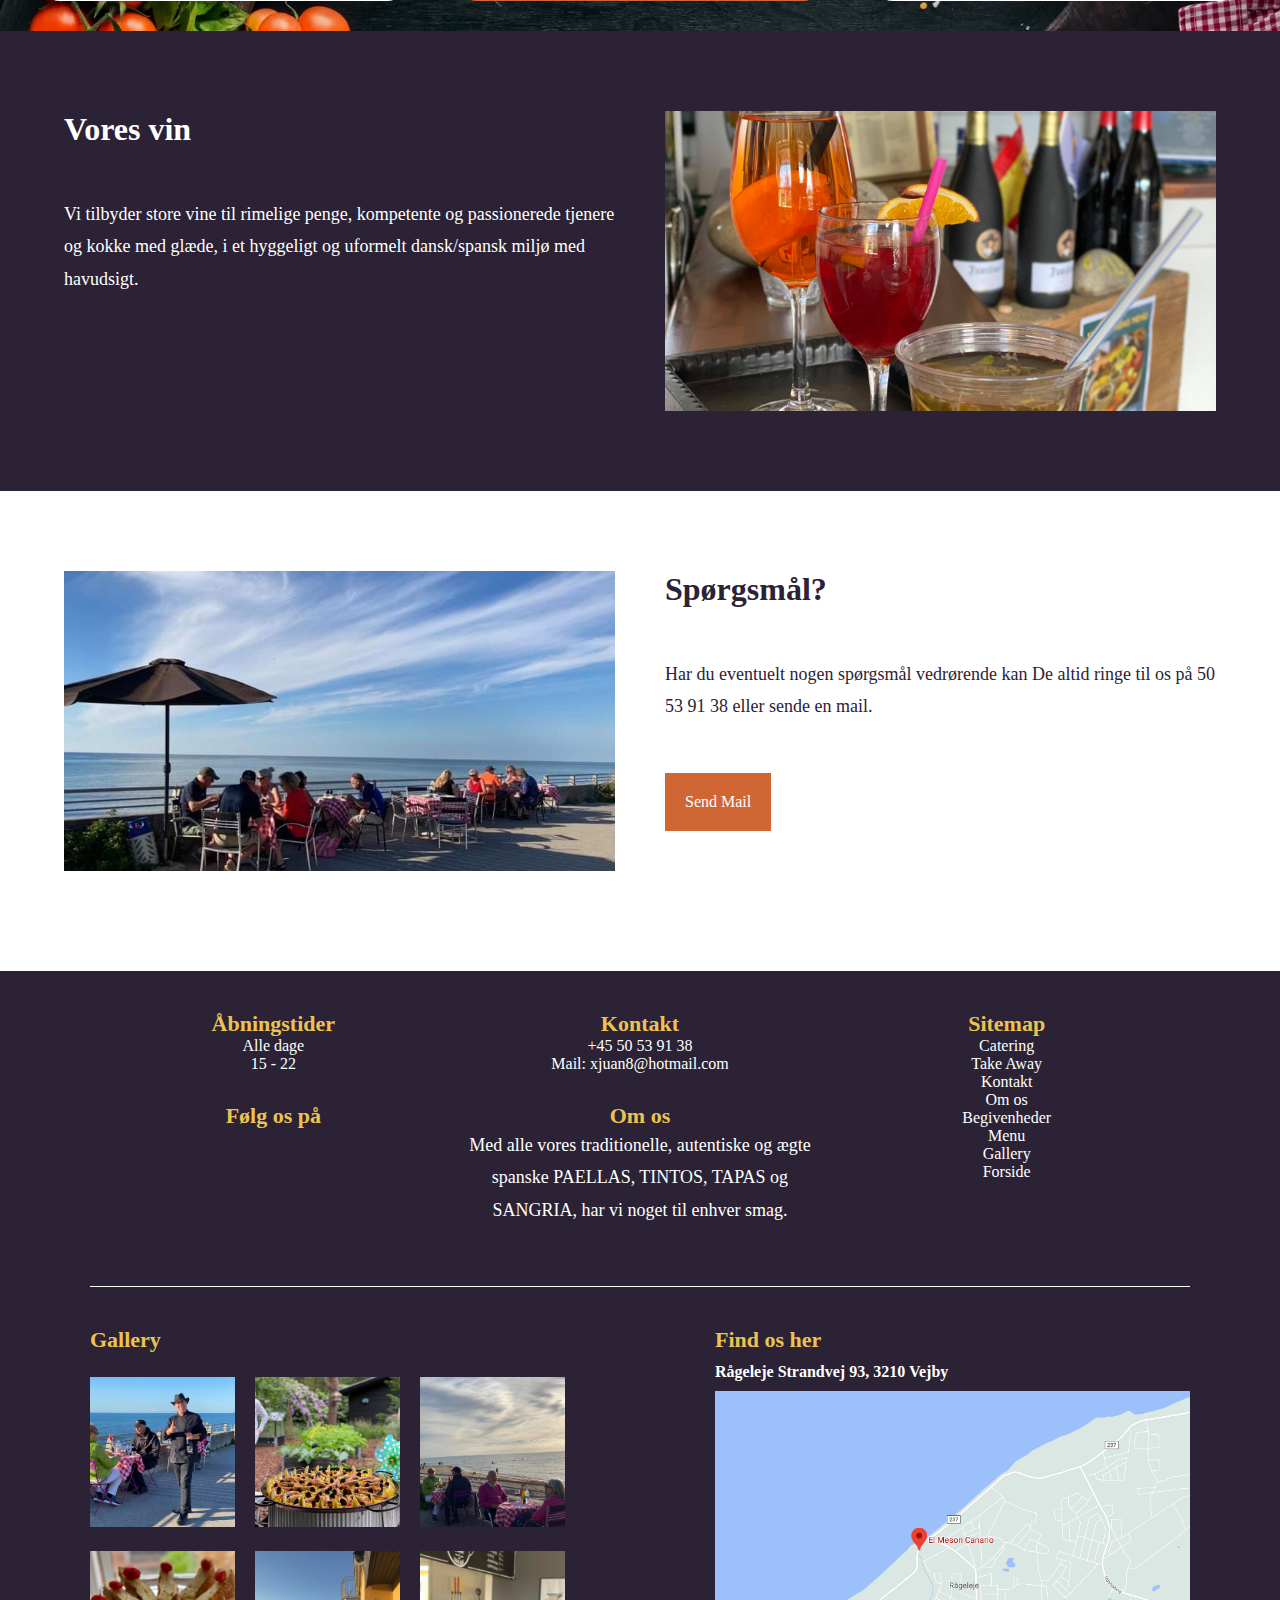
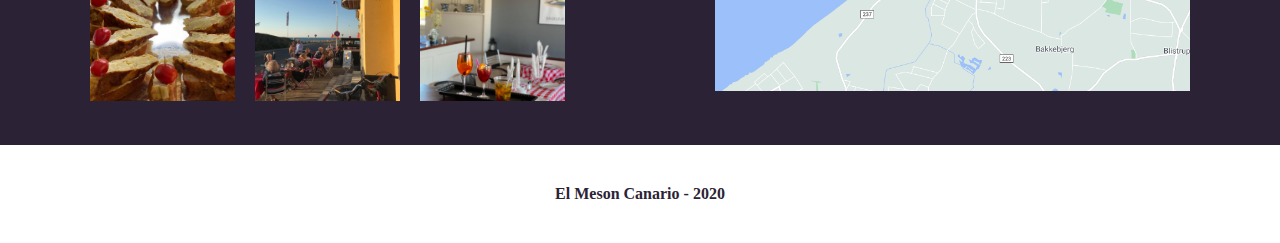
==== commit be90b6b2: "fix" ====
--- a/index.html
+++ b/index.html
@@ -60,7 +60,7 @@
         <section class="offers" id="services">
 
             <div class="offers-wrapper">
-                <img src="images/stock/tapas-restaurant-el-meson-canario (24).jpg" alt="" class="offers-image">
+                <img src="images/stock/tapas-restaurant-el-meson-canario (25).jpg" alt="" class="offers-image">
                 <div class="offer-content">
                     <h2>Noget til enhver smag</h2>
                     <p>Vi tilbyder både kolde og varme retter såsom:
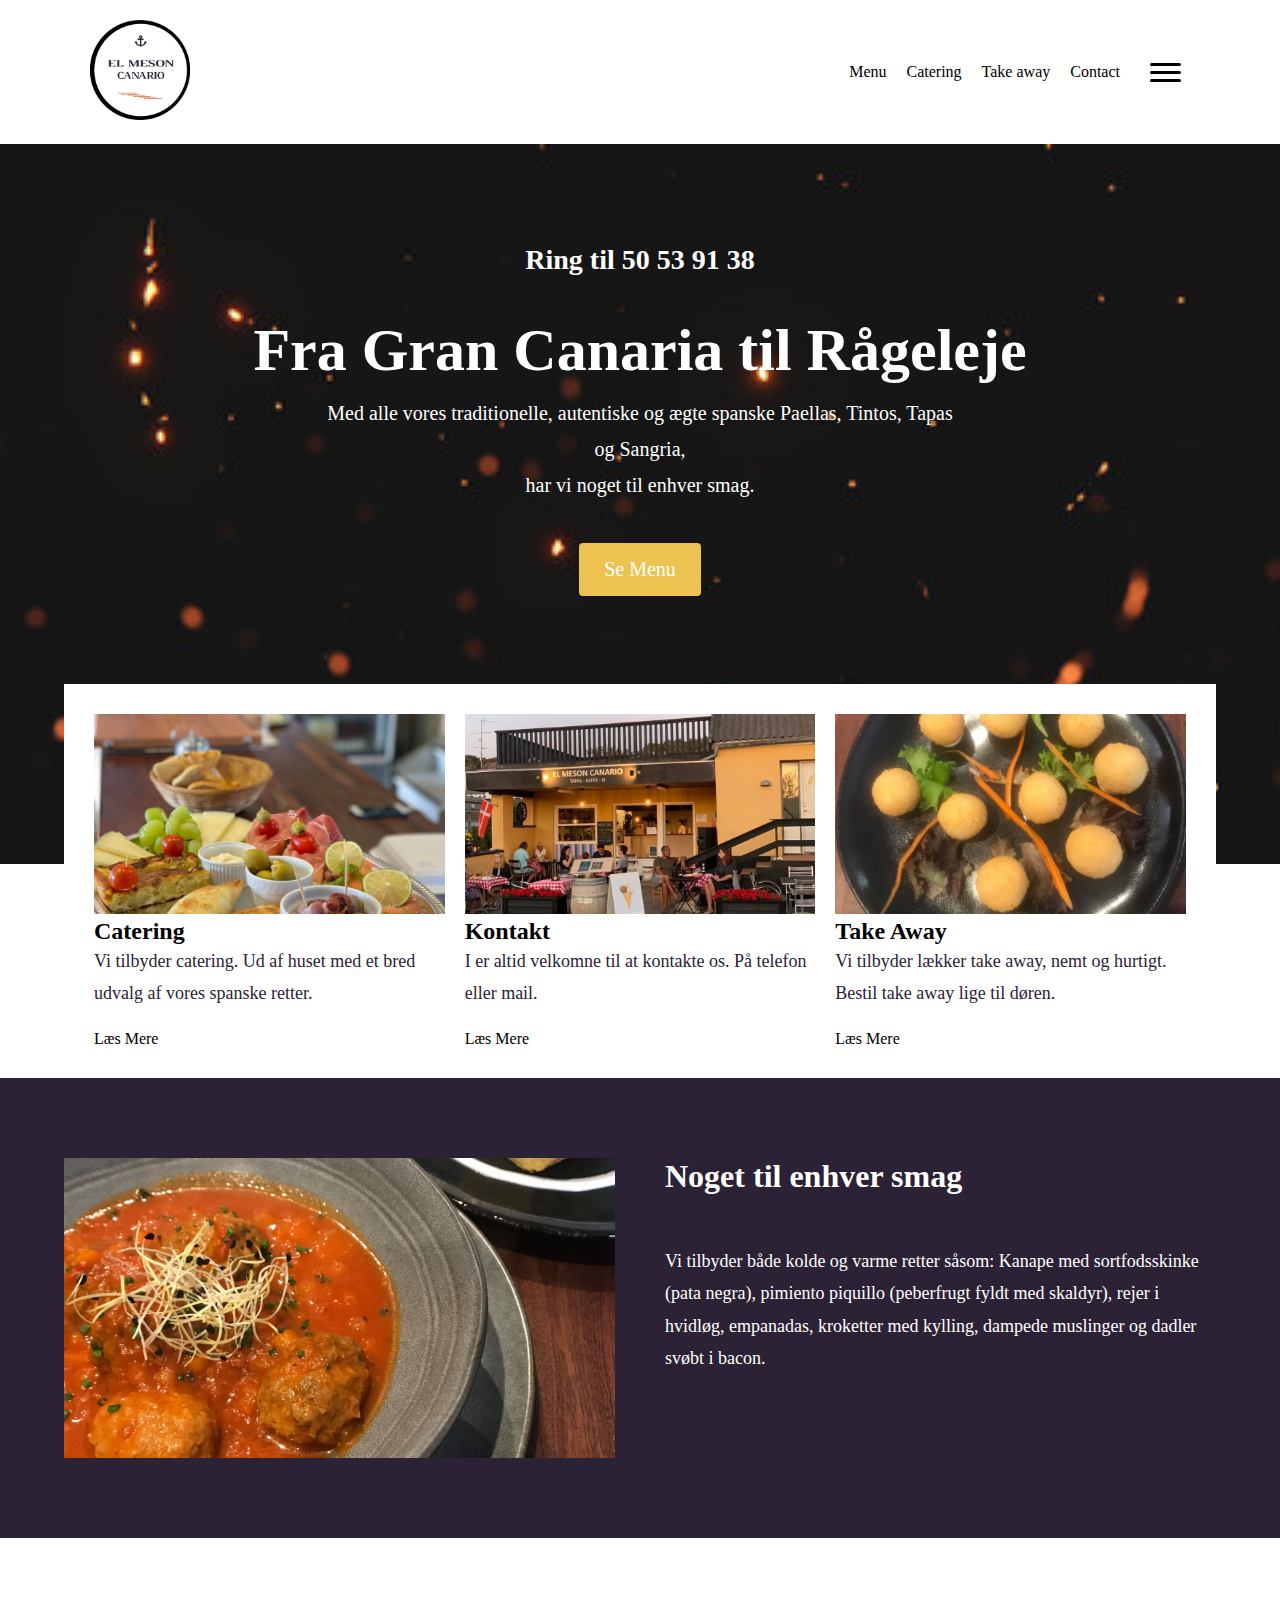
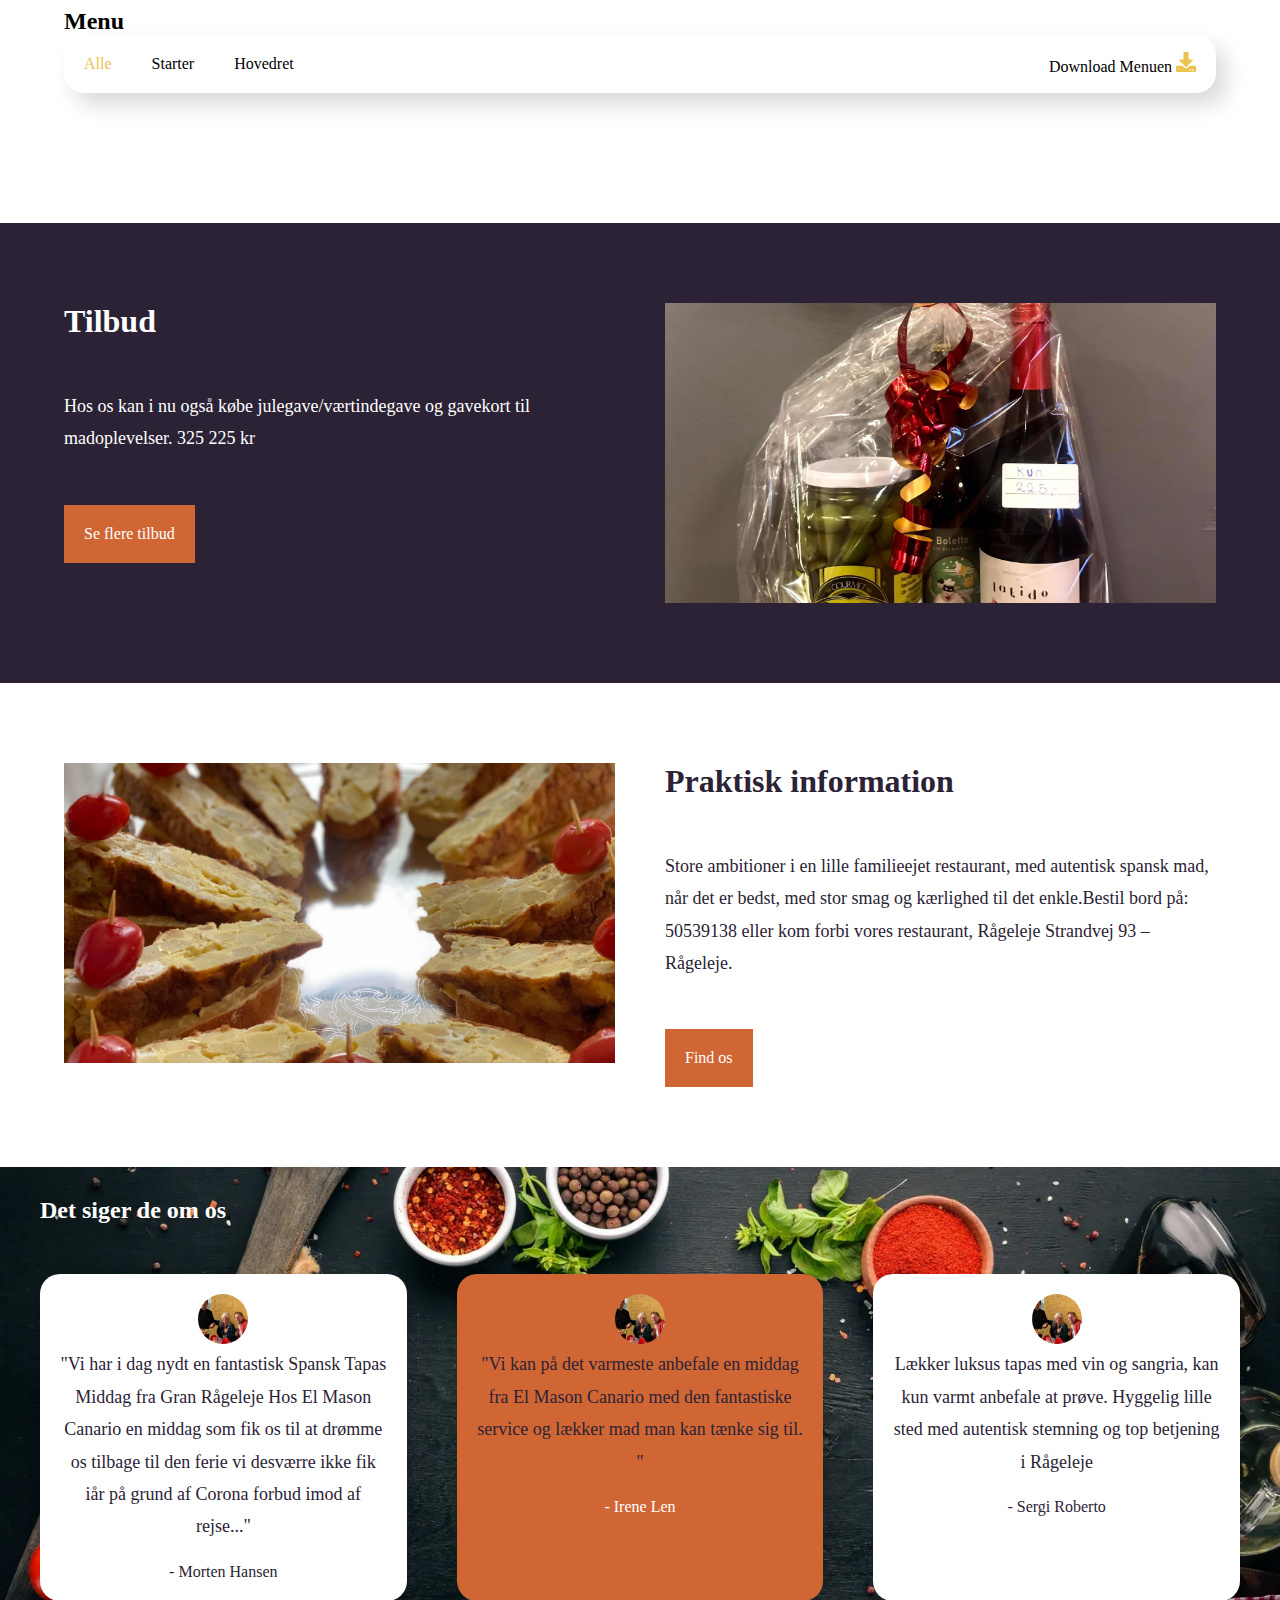
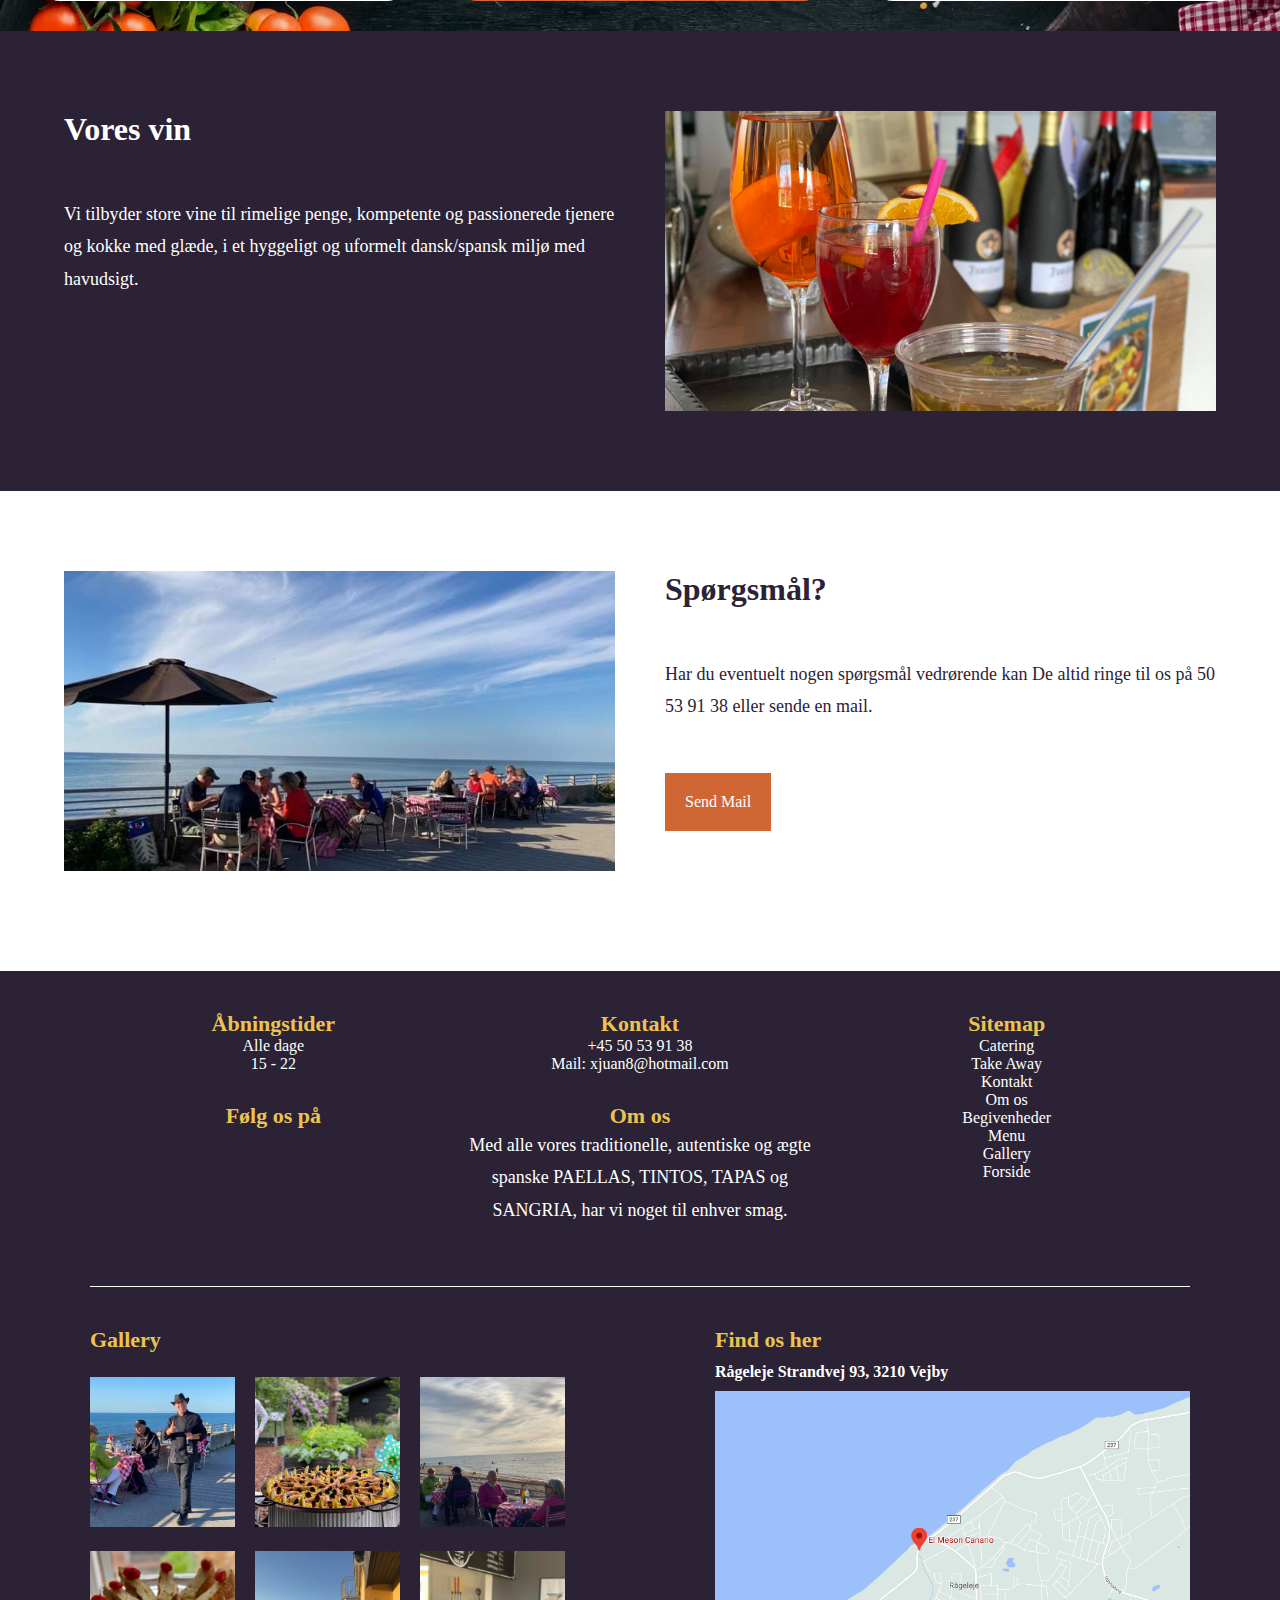
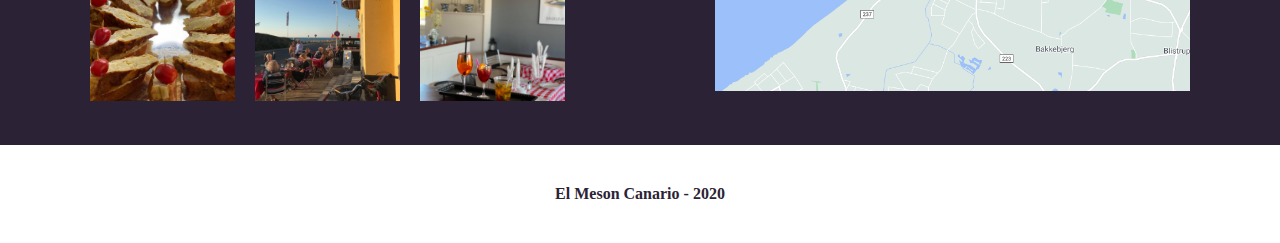
==== commit ef394fed: "fix" ====
--- a/index.html
+++ b/index.html
@@ -134,7 +134,7 @@
                         <img src="images/stock/4.jpg" alt="">
                         <p>"Vi har i dag nydt en fantastisk Spansk Tapas Middag fra Gran Rågeleje Hos El Mason Canario en middag som fik os til at drømme os tilbage til den ferie vi desværre ikke fik iår på grund af Corona forbud imod af rejse..."</p>
                     </blockquote>
-                    <figcaption>-Morten Hansen</figcaption>
+                    <figcaption style="color: var(--dark)">- Morten Hansen</figcaption>
                 </figure>
 
                 <figure>
@@ -142,7 +142,7 @@
                         <img src="images/stock/4.jpg" alt="">
                         <p>"Vi kan på det varmeste anbefale en middag fra El Mason Canario med den fantastiske service og lækker mad man kan tænke sig til. "</p>
                     </blockquote>
-                    <figcaption>—Irene Len</figcaption>
+                    <figcaption>- Irene Len</figcaption>
                 </figure>
 
                 <figure>
@@ -150,7 +150,7 @@
                         <img src="images/stock/4.jpg" alt="">
                         <p>Lækker luksus tapas med vin og sangria, kan kun varmt anbefale at prøve. Hyggelig lille sted med autentisk stemning og top betjening i Rågeleje </p>
                     </blockquote>
-                    <figcaption>Chelsey</figcaption>
+                     <figcaption style="color: var(--dark)">- Sergi Roberto</figcaption>
                 </figure>
             </div>
         </section>
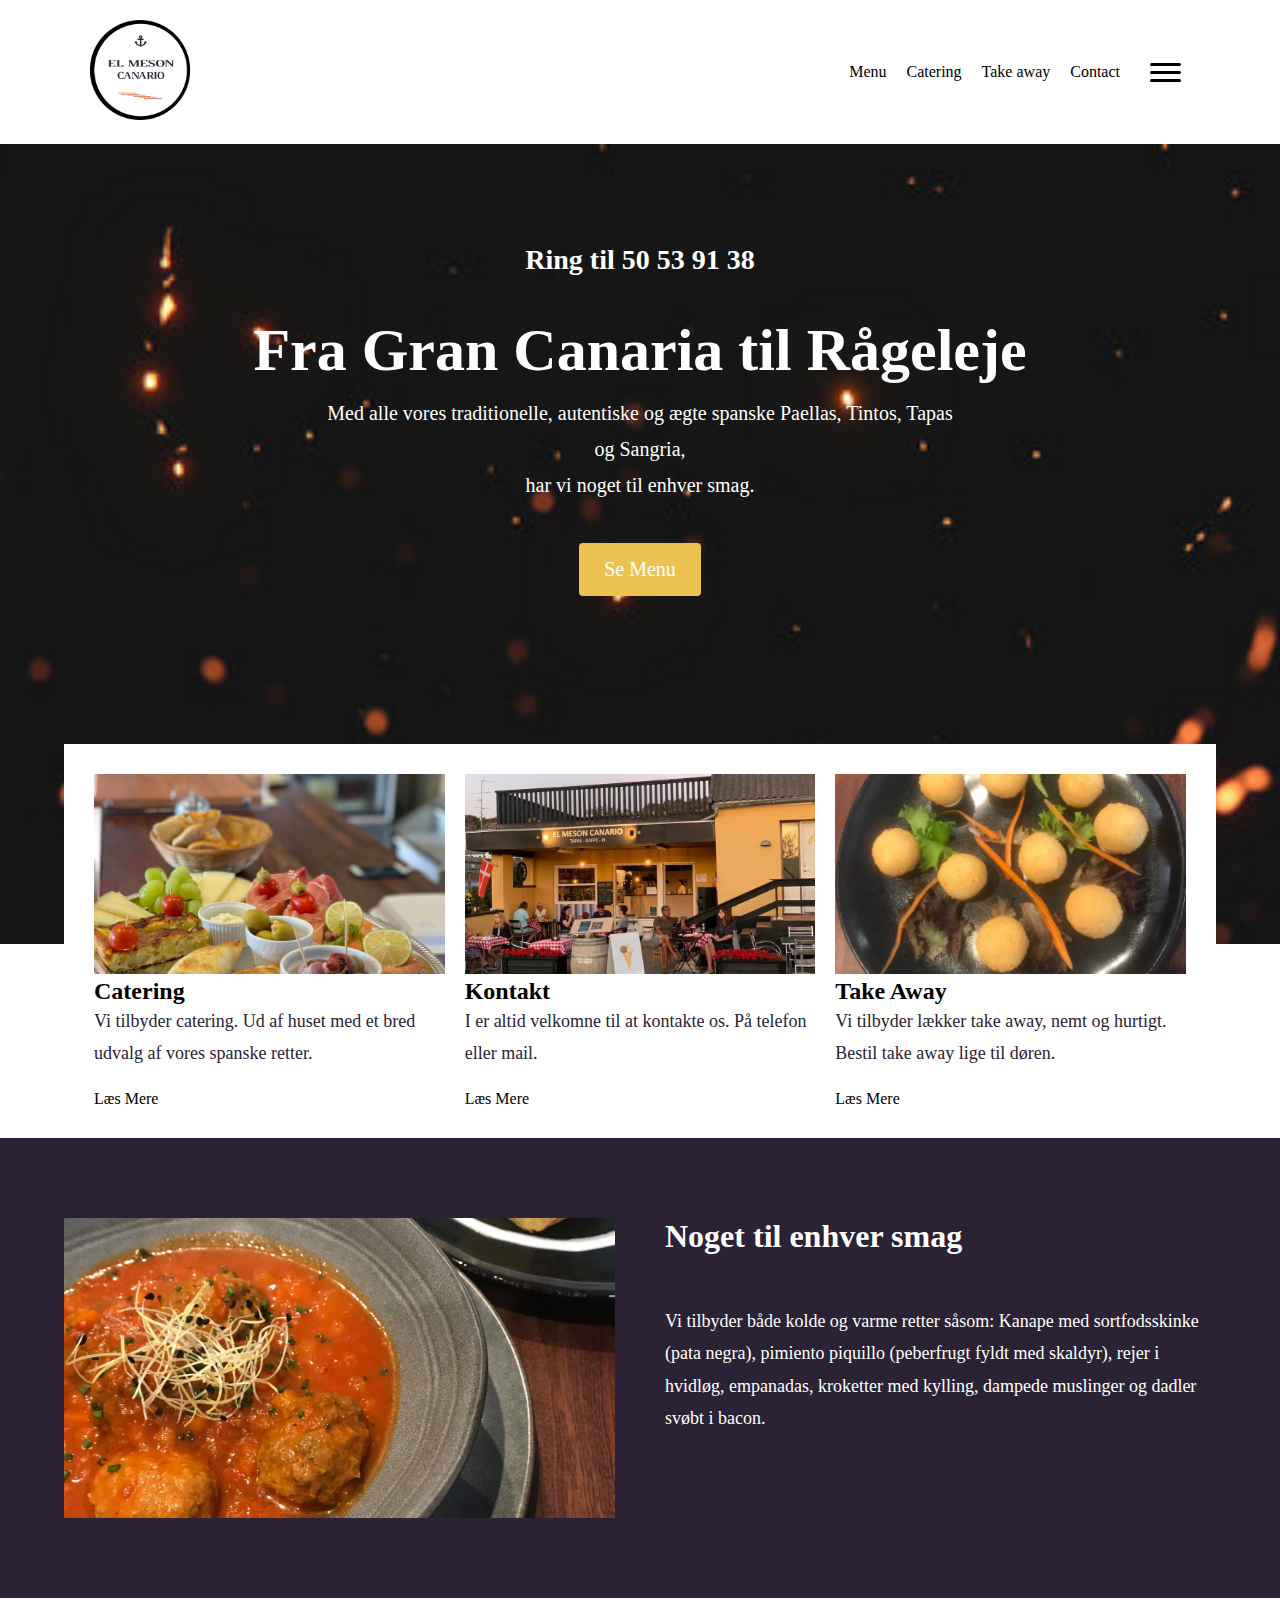
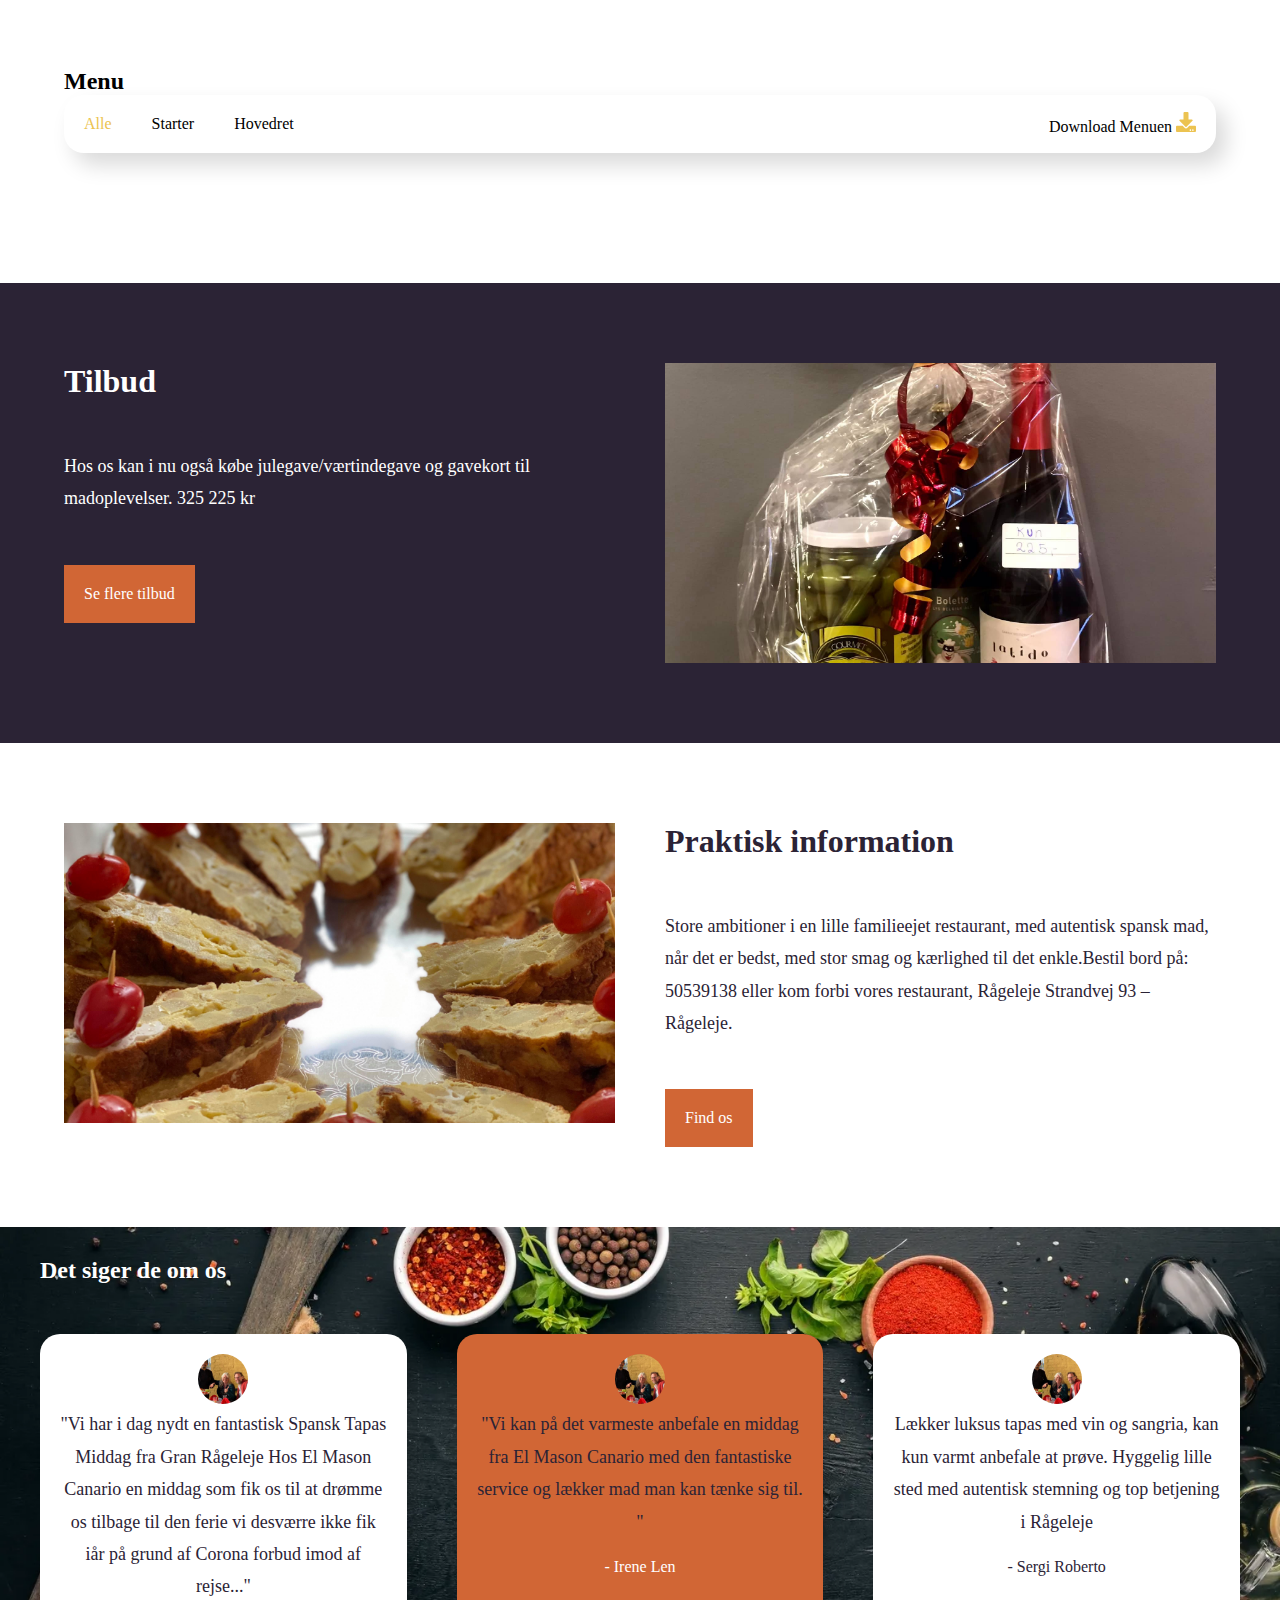
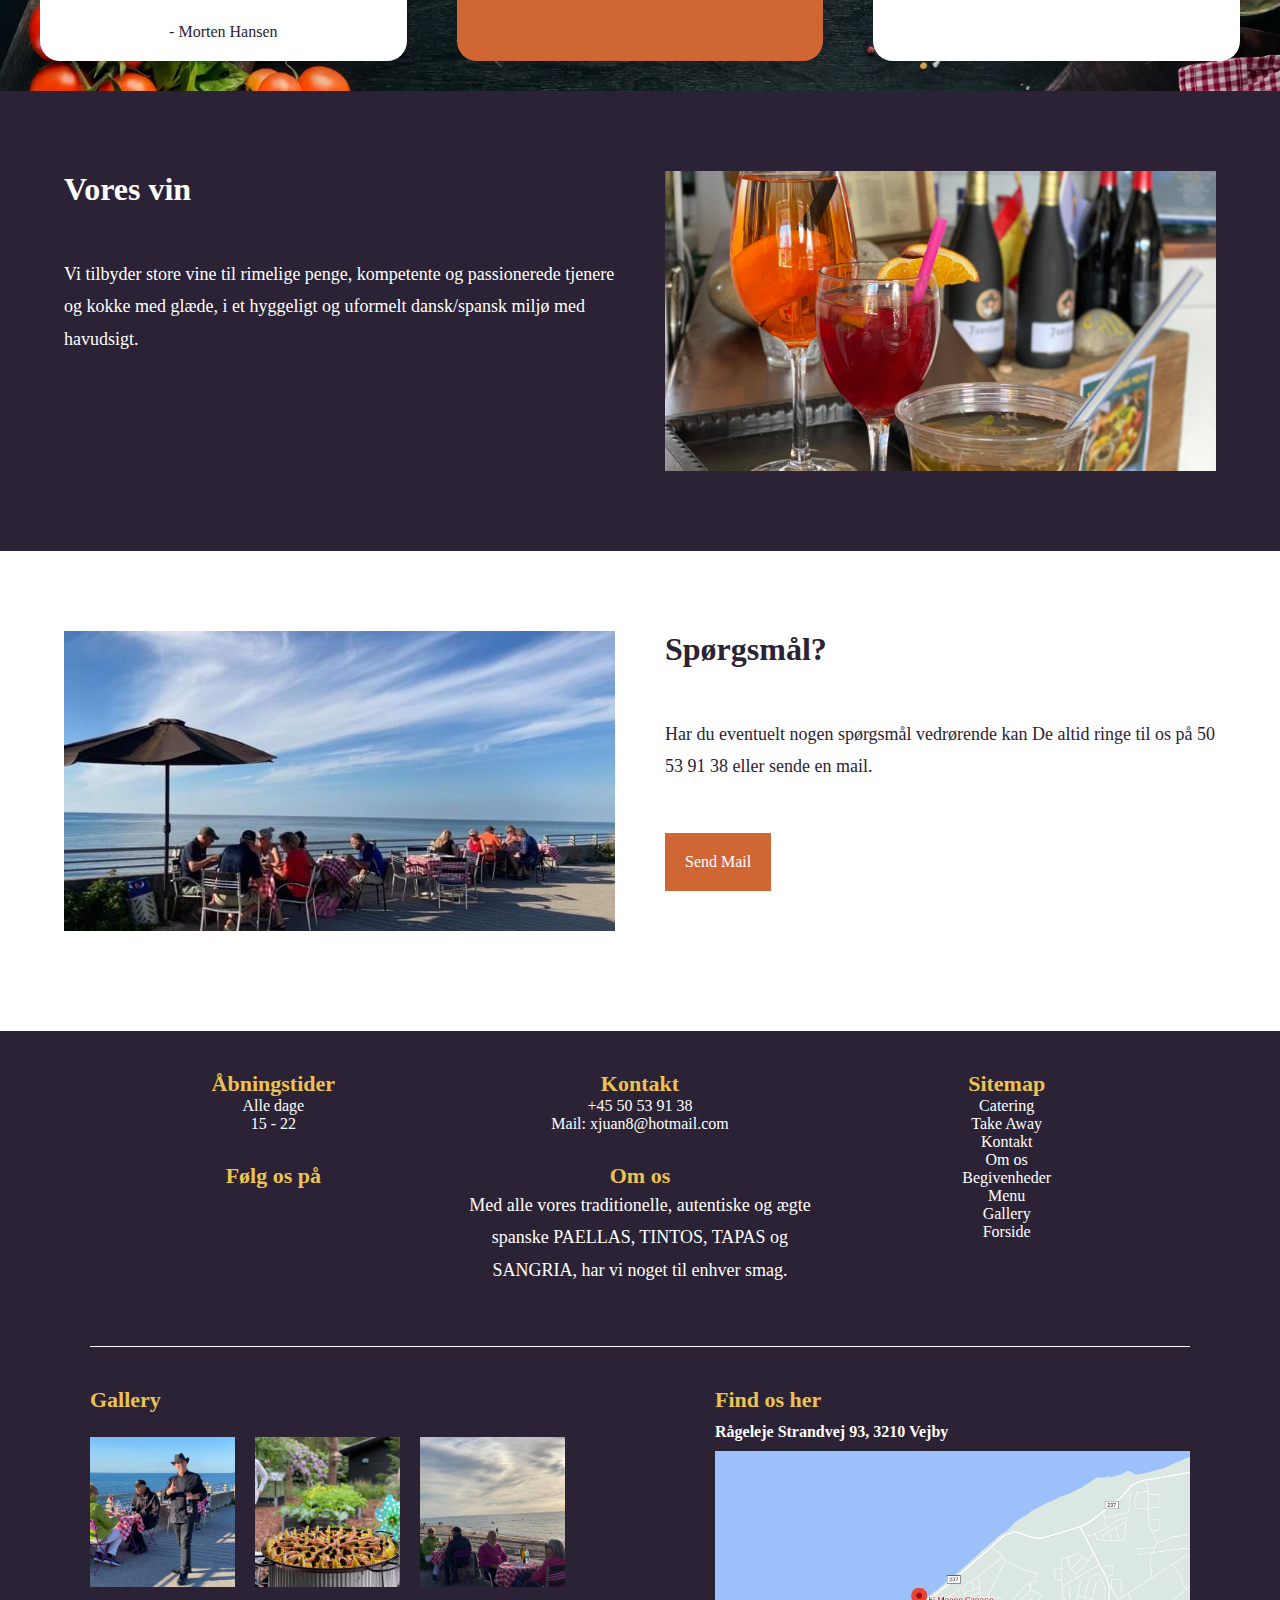
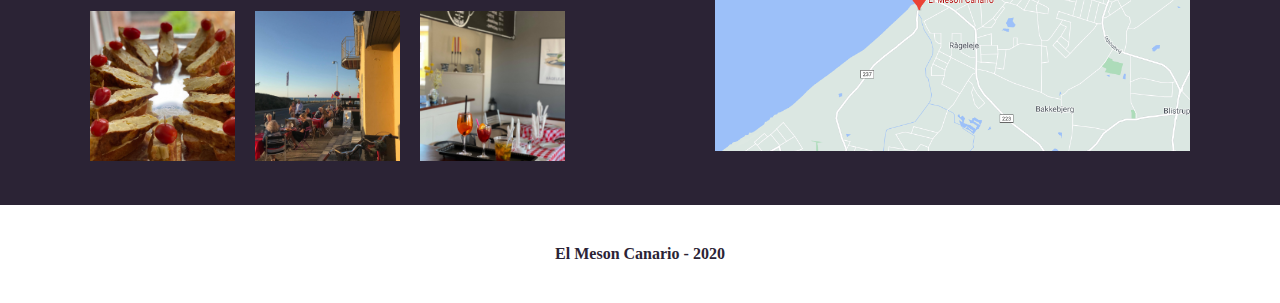
==== commit bcccf088: "fix" ====
--- a/index.html
+++ b/index.html
@@ -28,7 +28,6 @@
             <p class="hero-p">Med alle vores traditionelle, autentiske og ægte spanske Paellas, Tintos, Tapas og Sangria, <br> har vi noget til enhver smag.</p>
             <a href="" class="hero-a">Se Menu</a>
         </section>
-        <img src="images/" alt="">
 
         <section class="cta">
             <div class="cards">
--- a/css/homepage.css
+++ b/css/homepage.css
@@ -4,7 +4,7 @@
 
 main {
     display: grid;
-    grid-template-rows: 35vh 25vh 20vh;
+    grid-template-rows: 350px 250px 200px;
     min-height: 100%;
     max-width: 100%;
     width: 100%;
@@ -25,6 +25,7 @@
     color: var(--white);
     grid-column: 1;
     grid-row: 1/span 3;
+    z-index:
 }
 
 .hero h1,
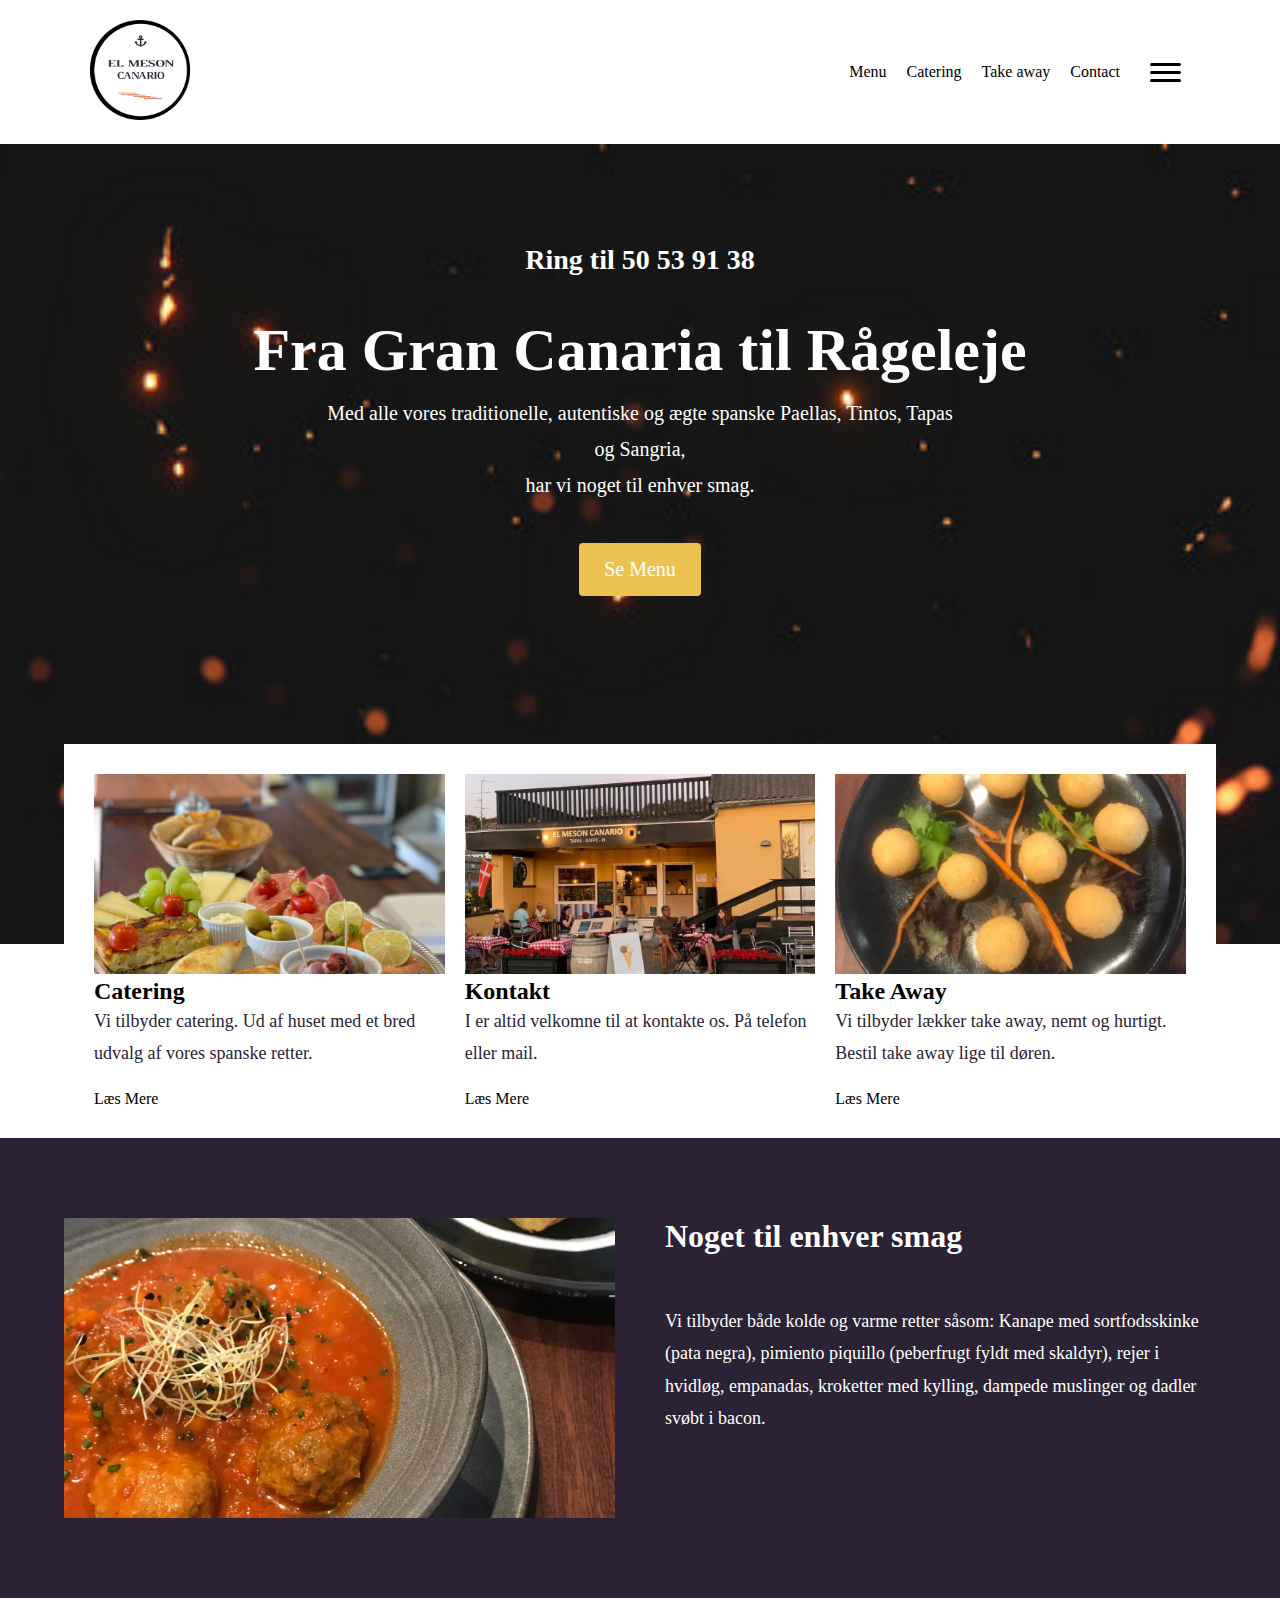
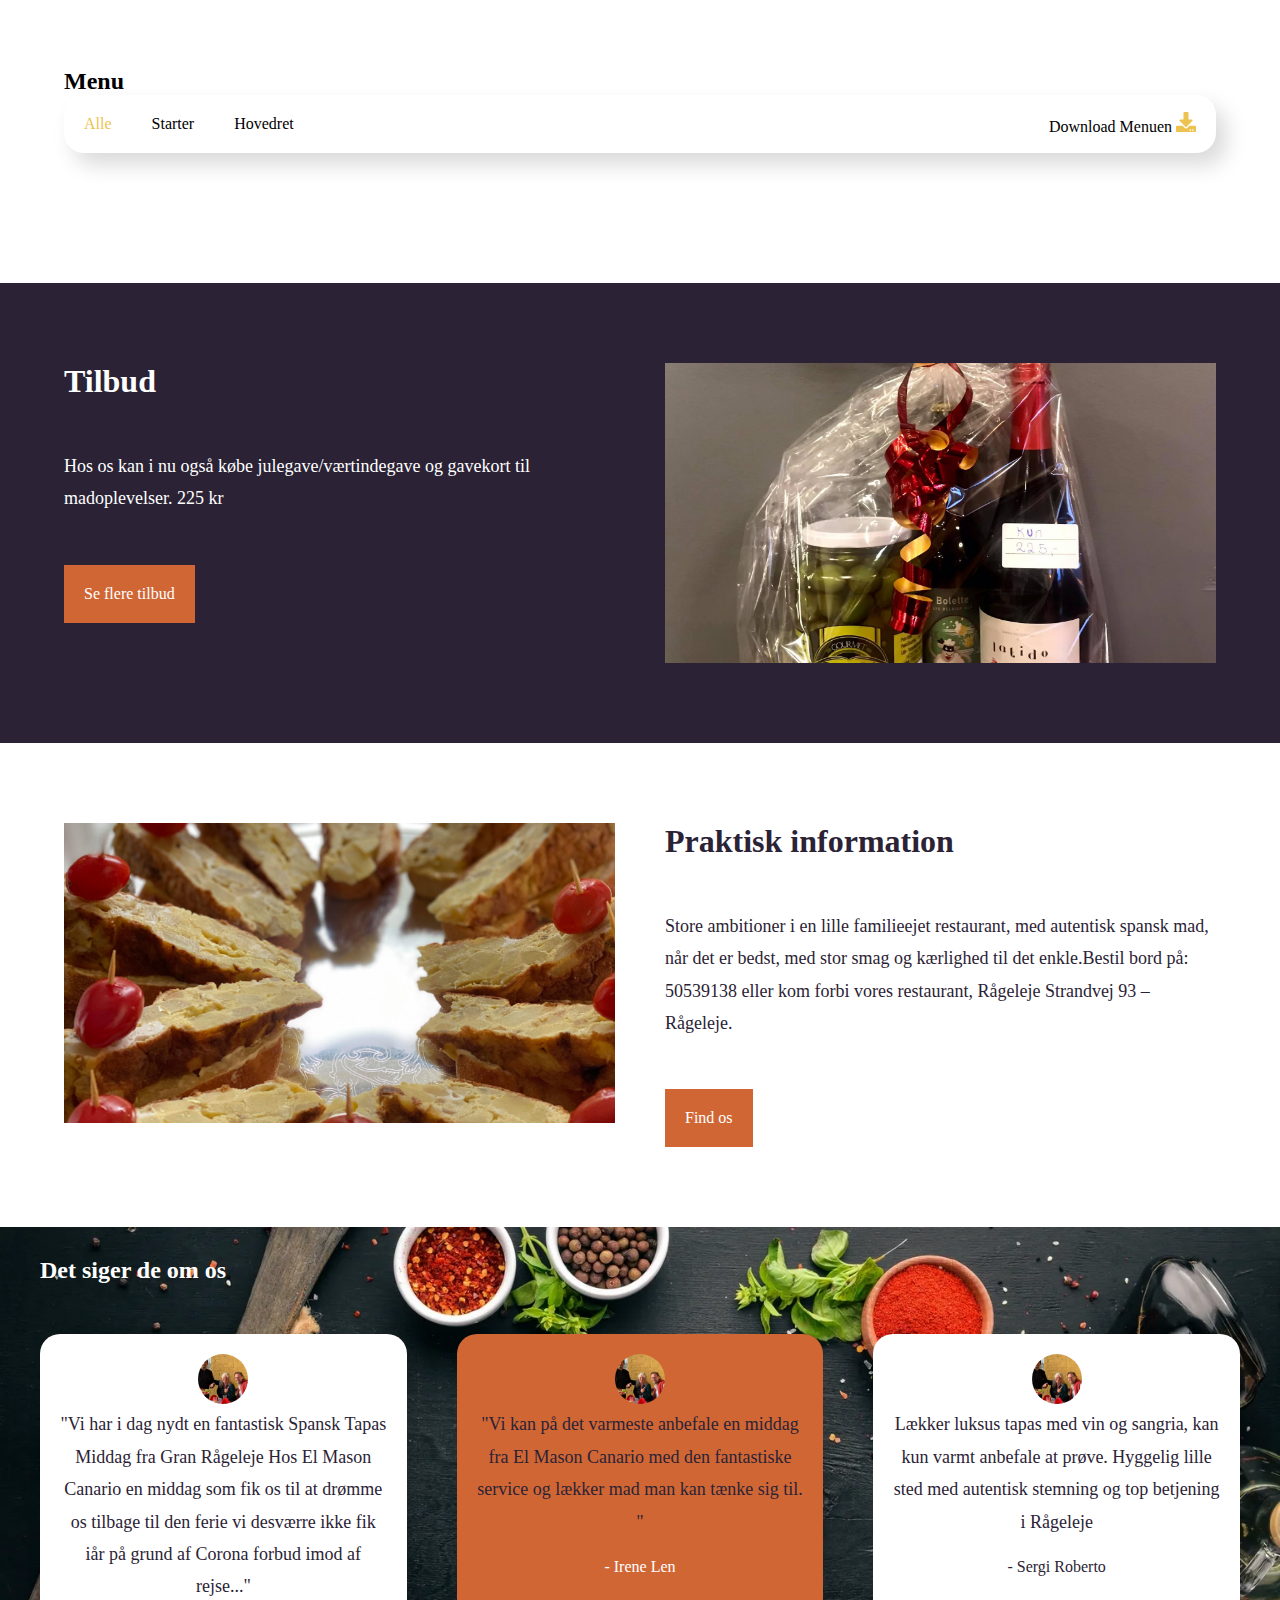
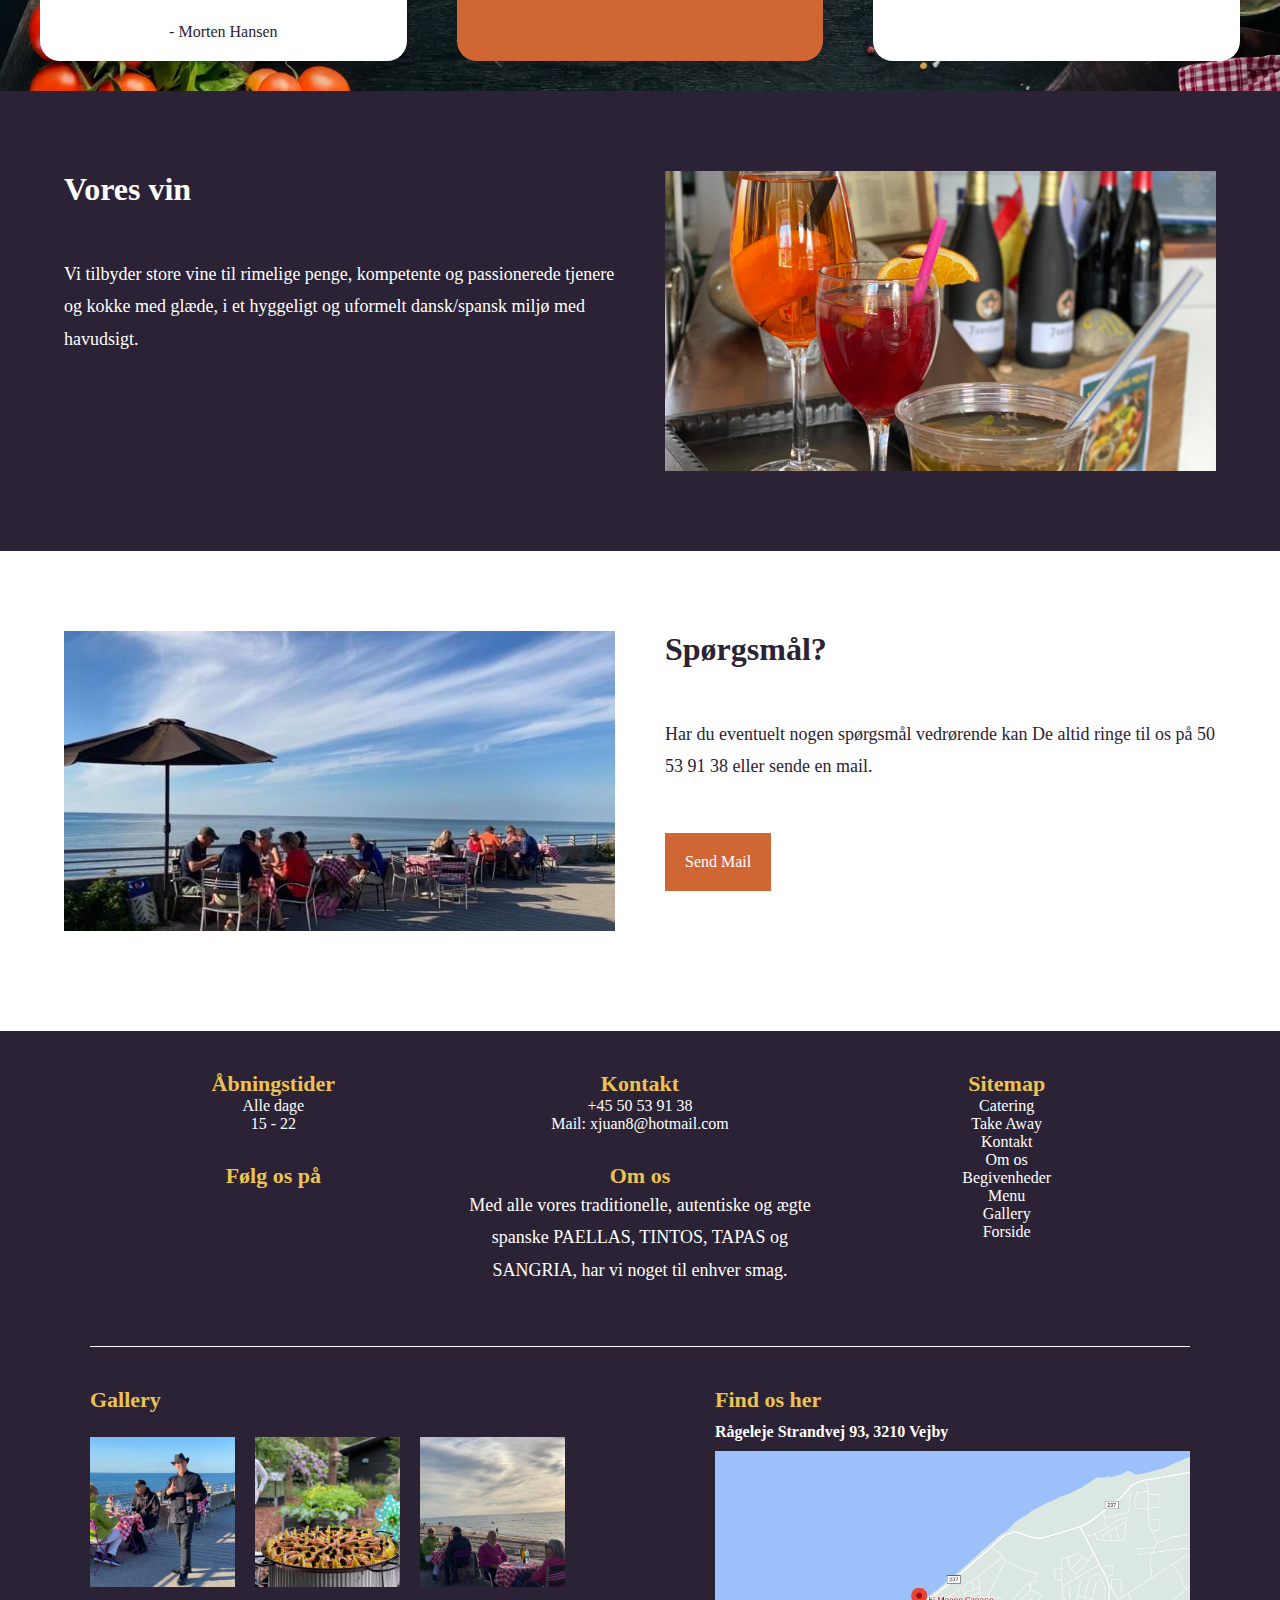
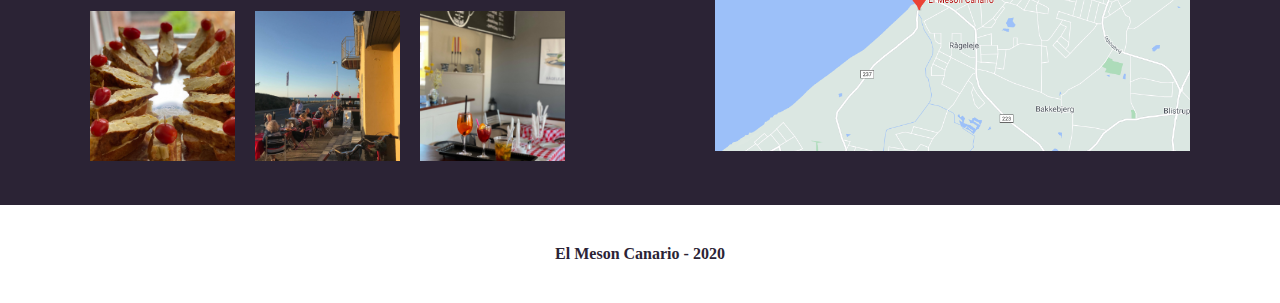
==== commit 1ce6aba0: "fix" ====
--- a/index.html
+++ b/index.html
@@ -100,7 +100,7 @@
             <div class="offers-wrapper">
                 <div class="offer-content">
                     <h2>Tilbud</h2>
-                    <p>Hos os kan i nu også købe julegave/værtindegave og gavekort til madoplevelser. 325 225 kr</p>
+                    <p>Hos os kan i nu også købe julegave/værtindegave og gavekort til madoplevelser. 225 kr</p>
                     <a href="offers.html">Se flere tilbud</a>
                 </div>
                 <img src="images/stock/5.jpg" alt="" class="offers-image">
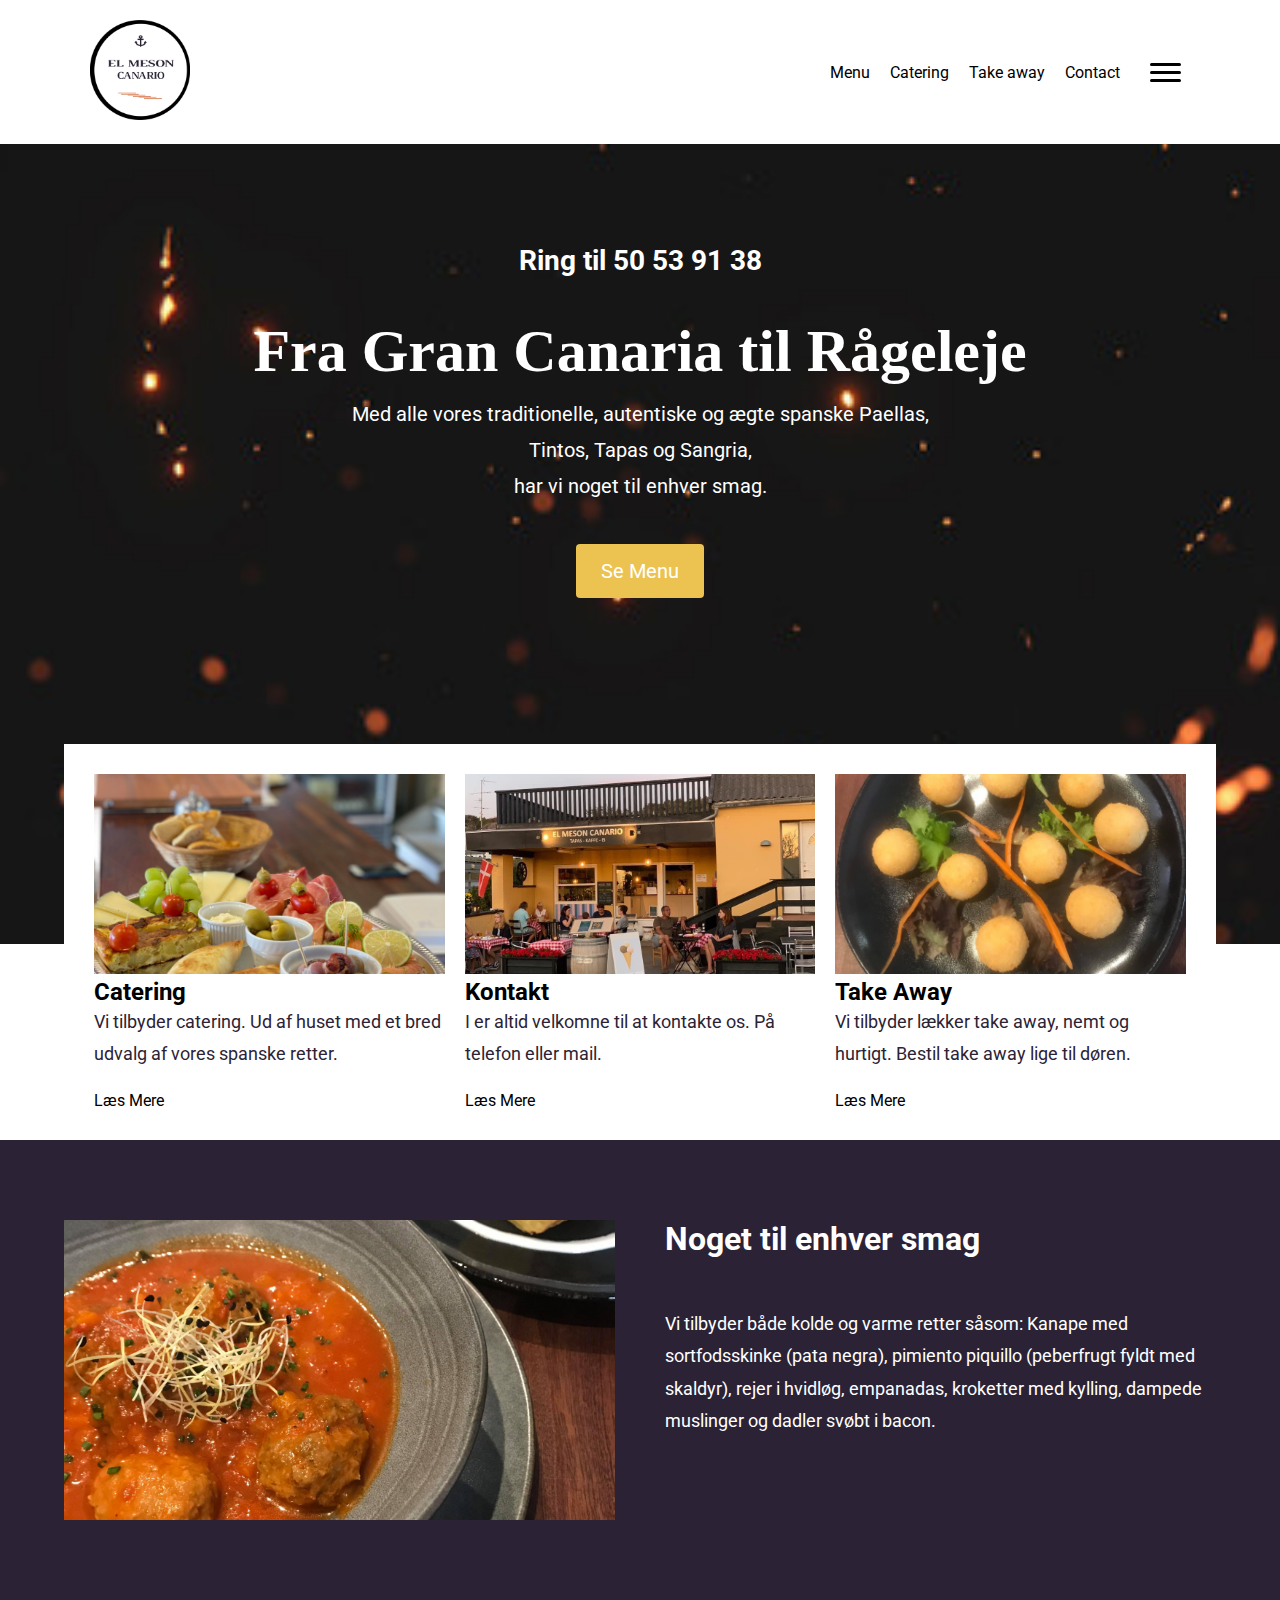
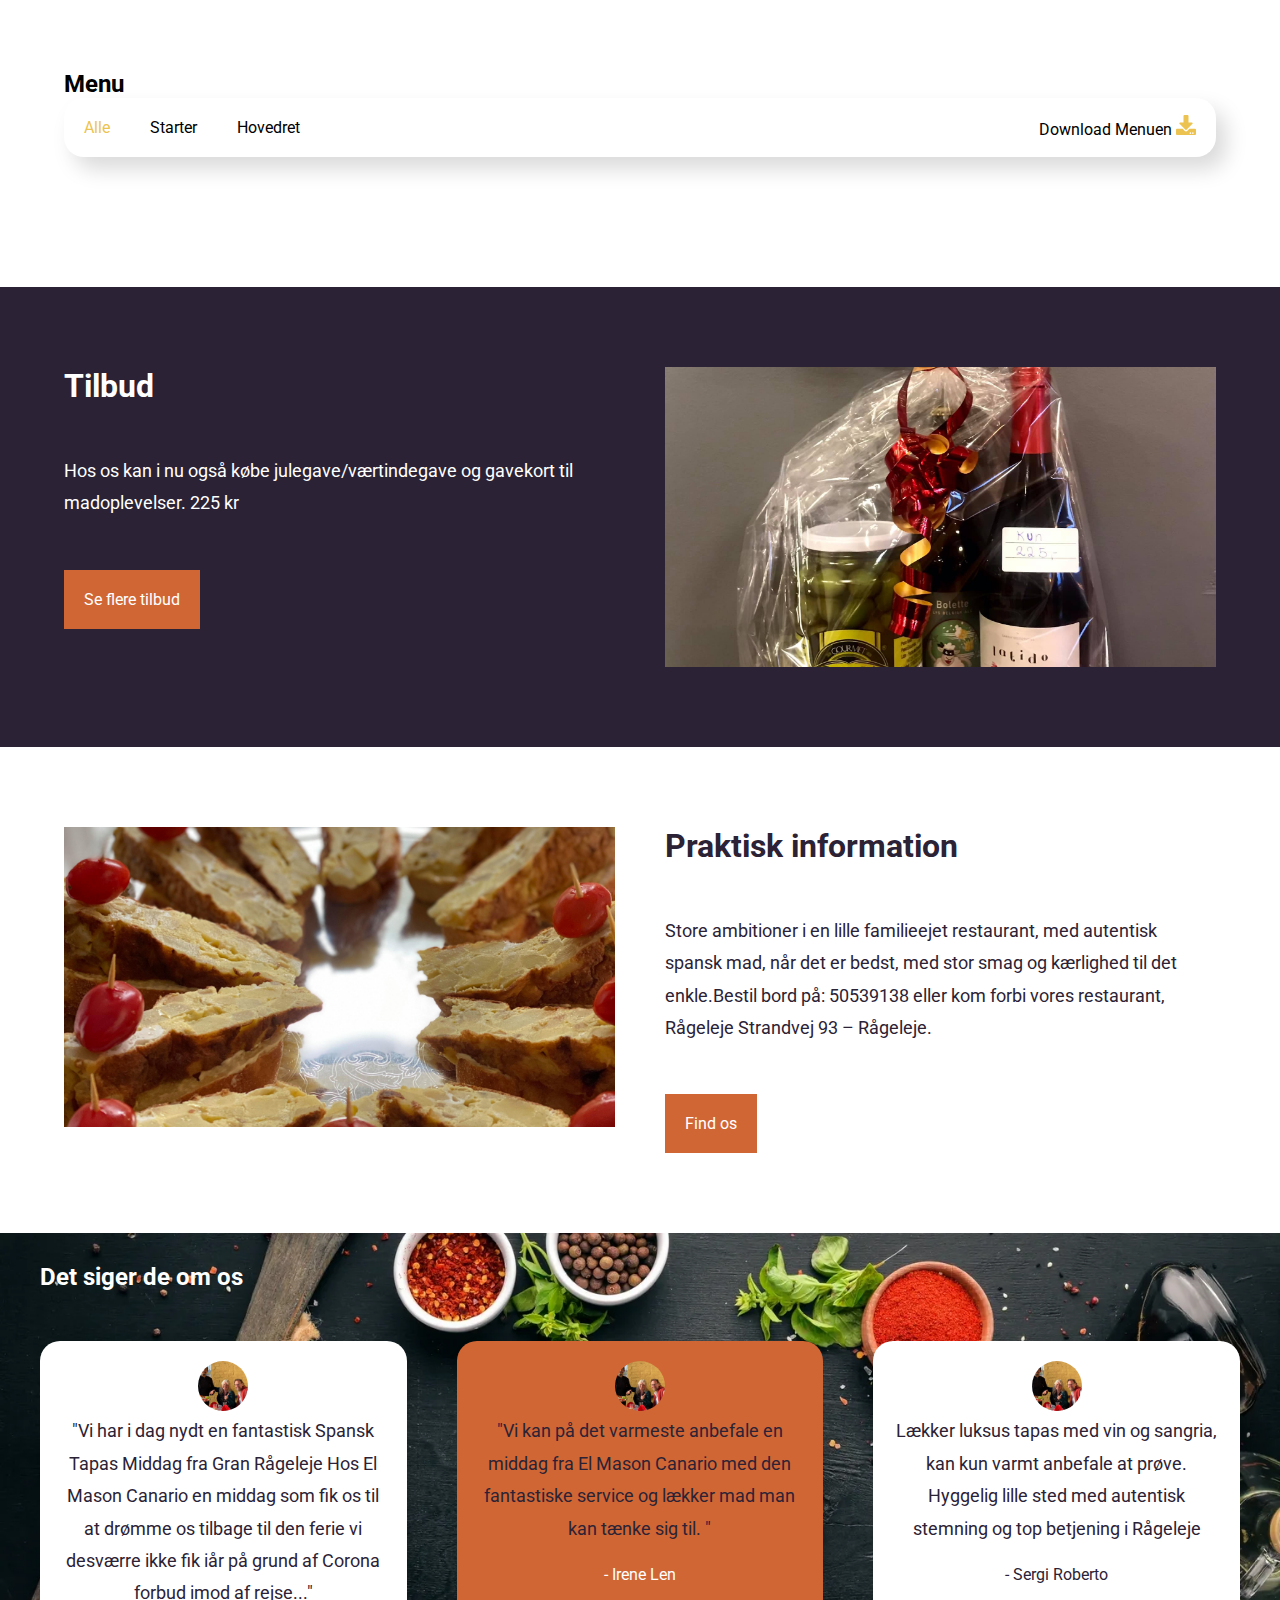
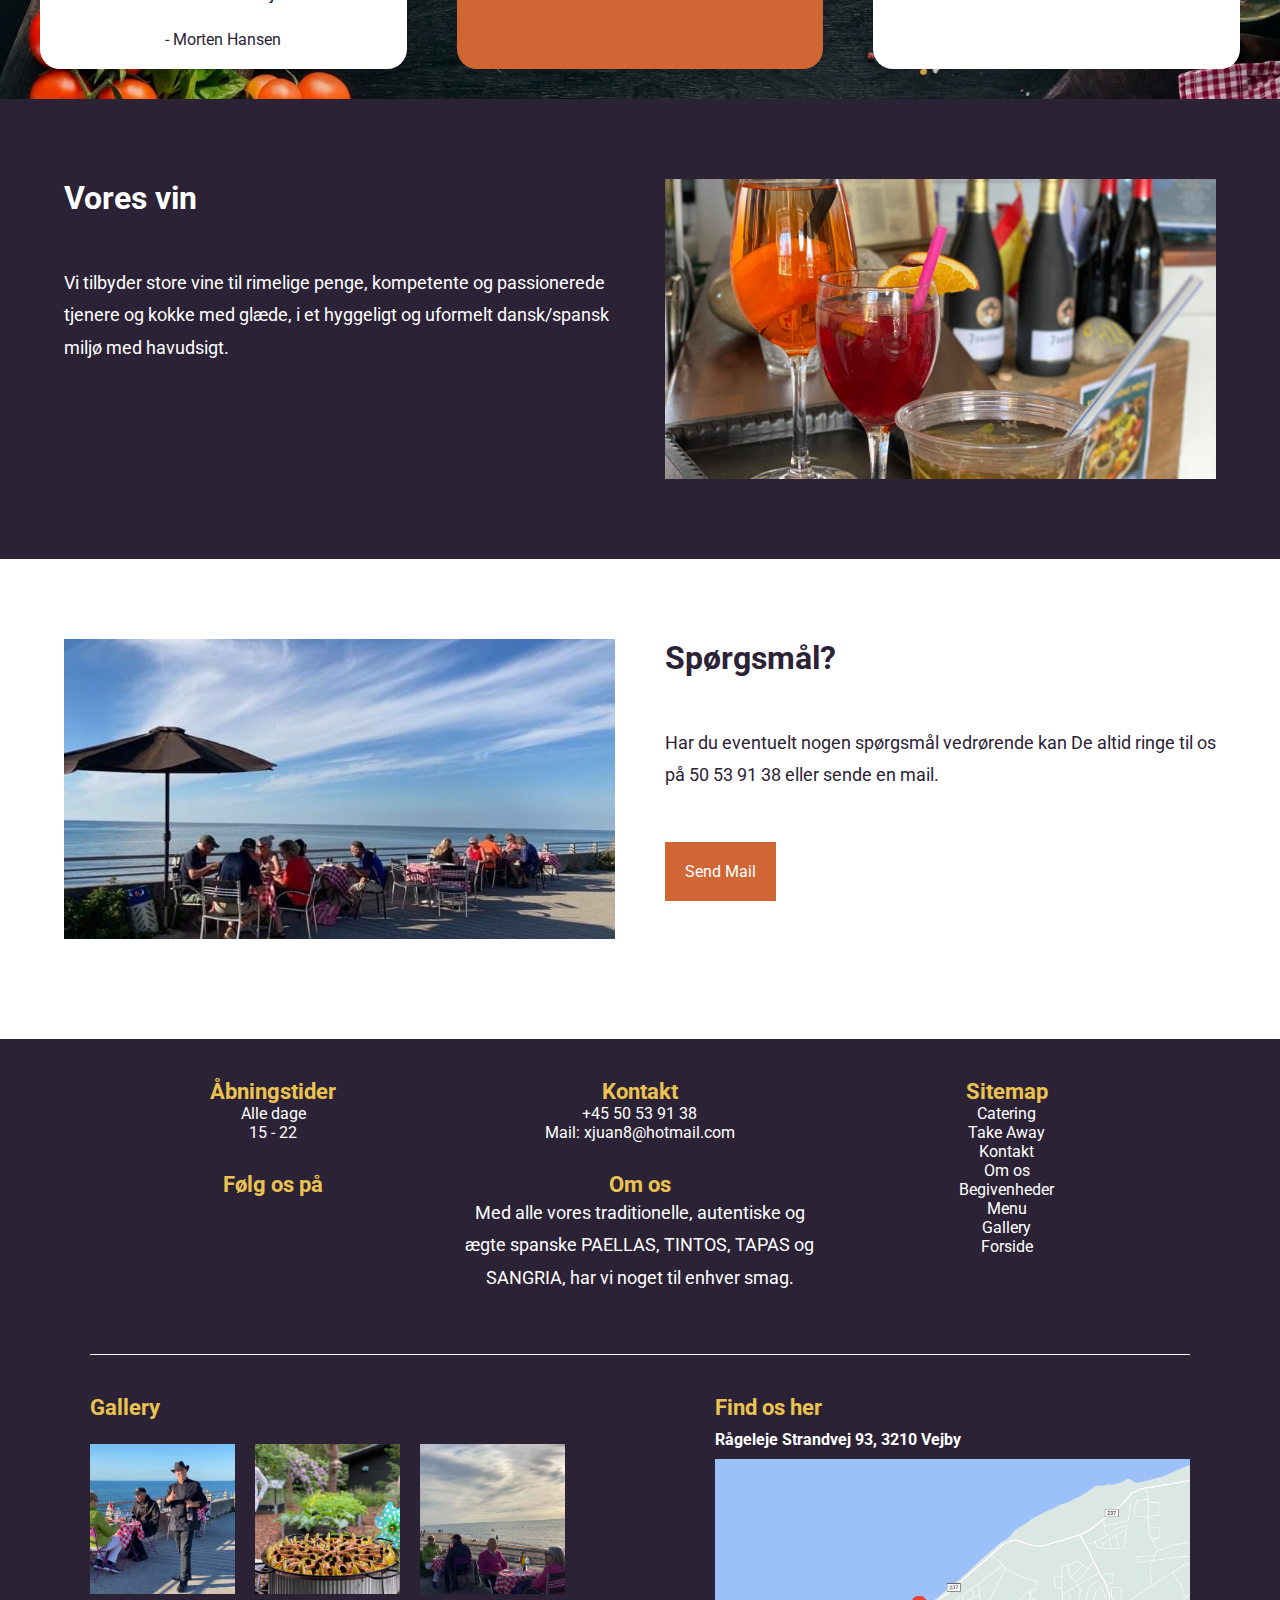
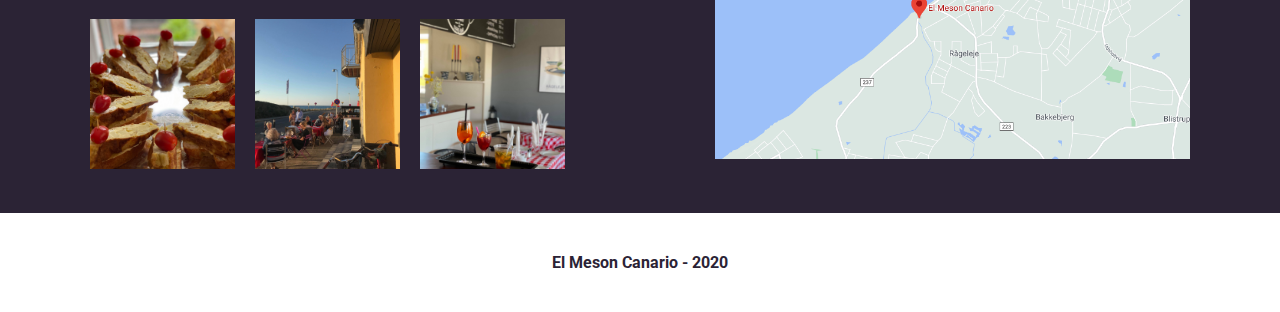
==== commit 3add18e5: "fixes" ====
--- a/index.html
+++ b/index.html
@@ -26,7 +26,7 @@
             <h1 class="hero-h1">Fra Gran Canaria til Rågeleje</h1>
 
             <p class="hero-p">Med alle vores traditionelle, autentiske og ægte spanske Paellas, Tintos, Tapas og Sangria, <br> har vi noget til enhver smag.</p>
-            <a href="" class="hero-a">Se Menu</a>
+            <a href="menu.html" class="hero-a">Se Menu</a>
         </section>
 
         <section class="cta">
@@ -85,10 +85,12 @@
             <section class="dishes">
                 <template id="dish-menu">
                     <article class="dish-card">
-                        <div class="img-box">
+                        <div style="position: relative" class="img-box">
                             <img src="images/stock/tapas-restaurant-el-meson-canario%20(10).jpg" alt="" class="dish-img">
+                            <p class="price">45,-</p>
                         </div>
                         <a href="" class="dish-name"></a>
+
                     </article>
                 </template>
             </section>
@@ -149,7 +151,7 @@
                         <img src="images/stock/4.jpg" alt="">
                         <p>Lækker luksus tapas med vin og sangria, kan kun varmt anbefale at prøve. Hyggelig lille sted med autentisk stemning og top betjening i Rågeleje </p>
                     </blockquote>
-                     <figcaption style="color: var(--dark)">- Sergi Roberto</figcaption>
+                    <figcaption style="color: var(--dark)">- Sergi Roberto</figcaption>
                 </figure>
             </div>
         </section>
@@ -186,7 +188,9 @@
                 <img src="" alt="" class="modal-image" />
                 <h3 class="modal-name">NAME</h3>
 
-                <p class="modal-description">LONG DESCRIPTION</p>
+                <p class="modal-description">
+                    Lorem ipsum dolor sit amet, consectetur adipiscing elit. Donec posuere eget diam sit amet pellentesque. Pellentesque tincidunt molestie felis at rutrum. Etiam at viverra ex. Vestibulum ante ipsum primis in faucibus orci luctus et ultrices posuere cubilia curae; Ut eleifend orci id faucibus posuere. Aliquam erat volutpat.
+                </p>
                 <div class="line">
                     <h4 class="modal-price">PRICE</h4>
                 </div>
--- a/css/main.css
+++ b/css/main.css
@@ -1,3 +1,11 @@
+@import url('https://fonts.googleapis.com/css2?family=Roboto&display=swap');
+
+
+@font-face {
+    font-family: 'Luthier-Regular';
+    src: url('Luthier-Regular.ttf');
+}
+
 * {
     margin: 0;
     padding: 0;
@@ -108,13 +116,13 @@
 .menu-burger::before {
     transform: translateY(-8px);
     transition: all 0.5s ease-in-out;
-     border-radius: 10px;
+    border-radius: 10px;
 }
 
 .menu-burger::after {
     transform: translateY(8px);
     transition: all 0.5s ease-in-out;
-     border-radius: 10px;
+    border-radius: 10px;
 }
 
 /*animation*/
@@ -176,7 +184,7 @@
 
     /*hide the menu bar*/
 
-     overflow: hidden;
+    overflow: hidden;
 }
 
 h1 {
@@ -329,7 +337,7 @@
     }
 
     .sitemap {
-         grid-column: 1;
+        grid-column: 1;
     }
 
     .gallery {
--- a/css/menu.css
+++ b/css/menu.css
@@ -86,6 +86,17 @@
     padding: 10px;
 }
 
+.price {
+    position: absolute;
+    bottom: 0;
+    right: 0;
+    background: white;
+    border-top-left-radius: 5px;
+    margin-bottom: 0;
+    padding: 5px;
+    color: var(--green)
+}
+
 
 /*modal*/
 
